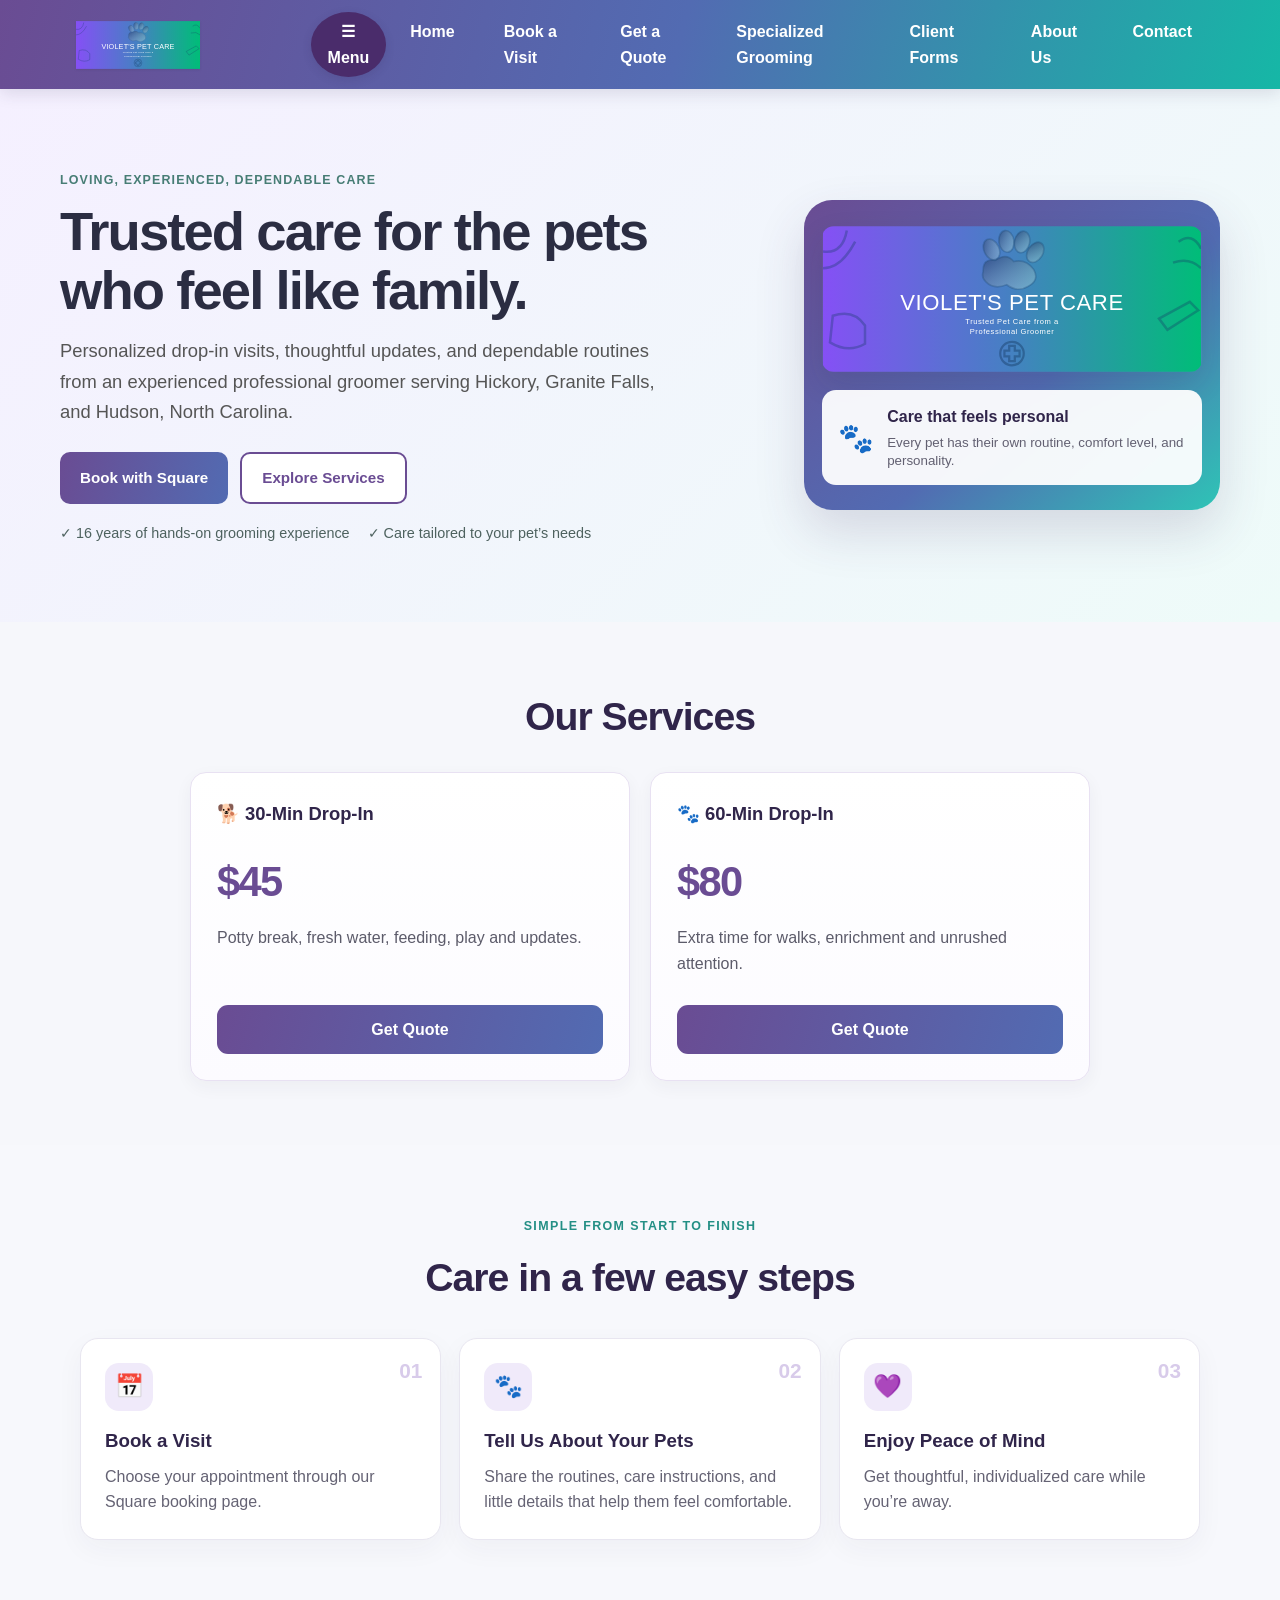
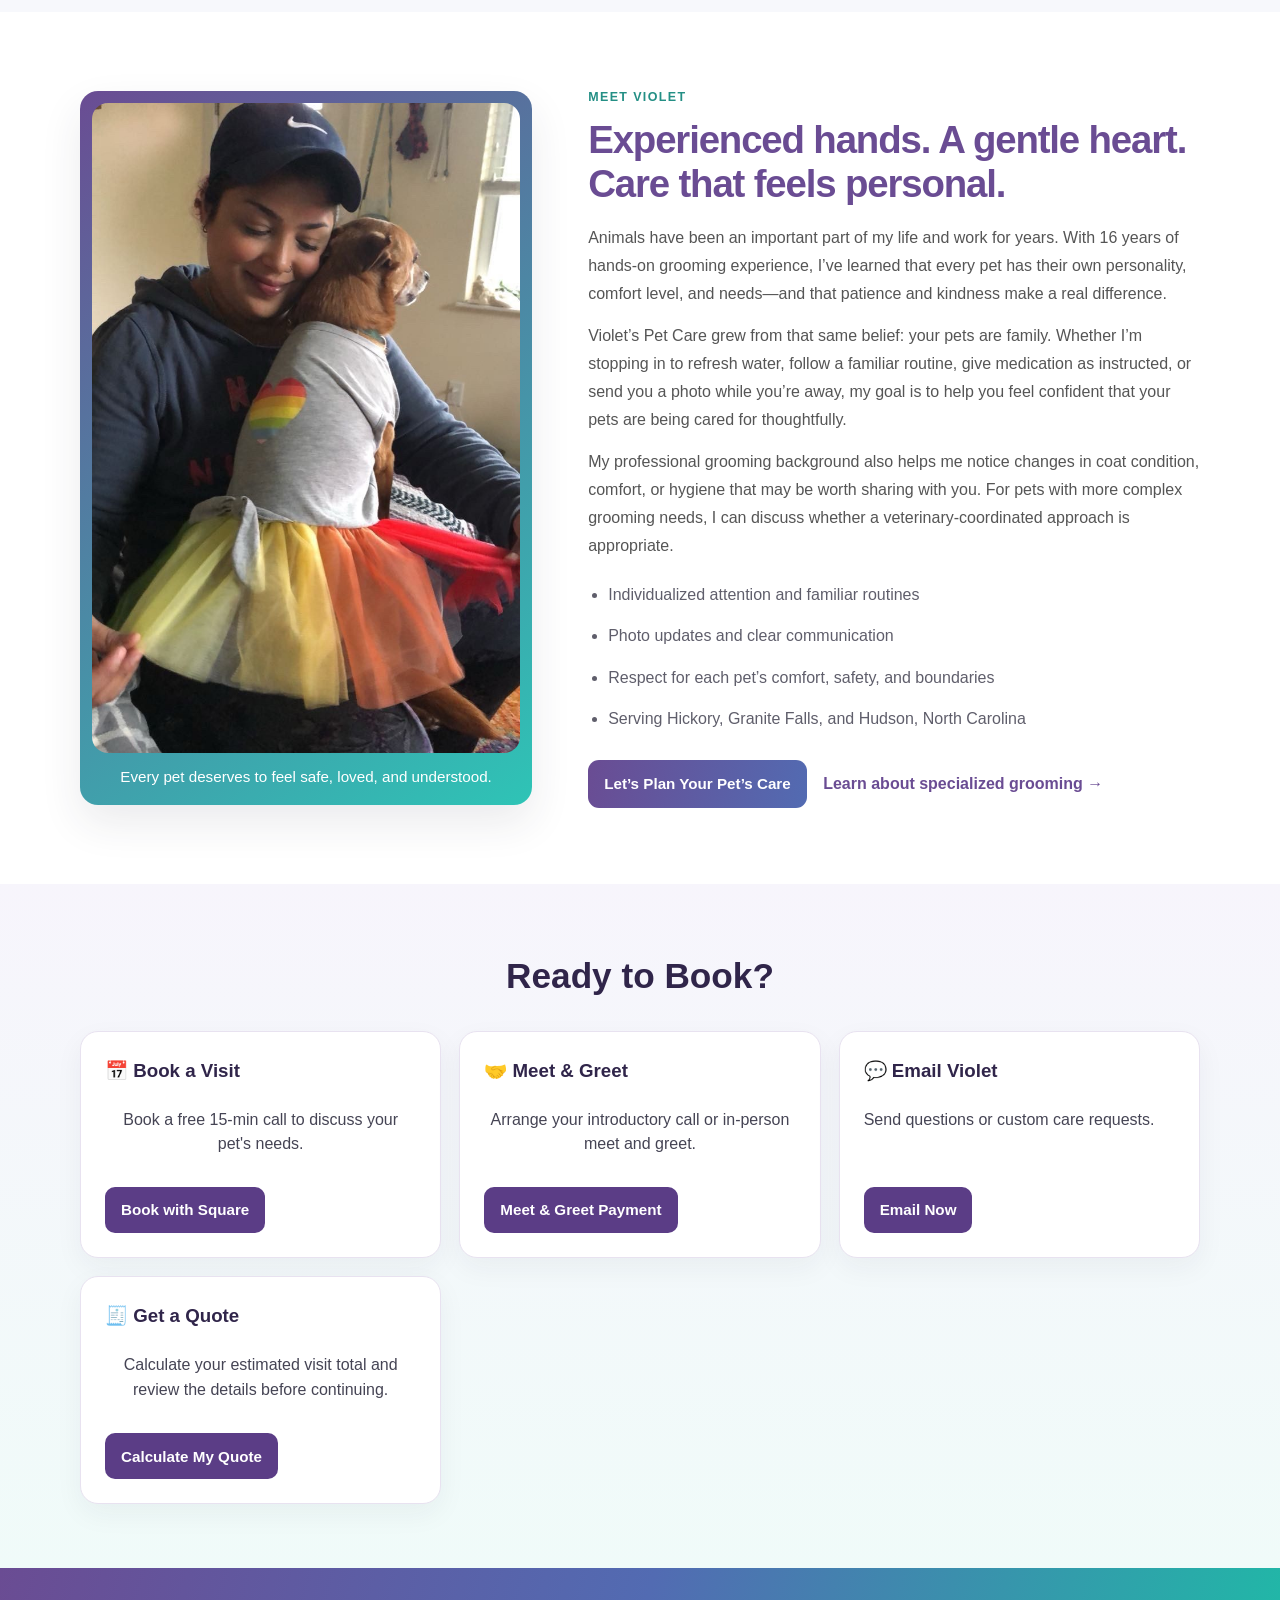
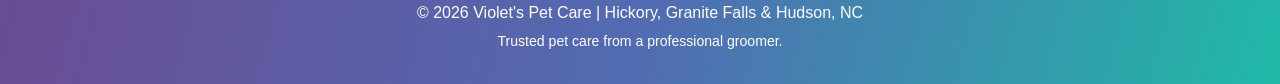
==== index.html @ 244fd2c2 "Force readable contrast in booking section and refresh stylesheet cache" ====
<!DOCTYPE html>
<html lang="en">
<head>
  <meta charset="UTF-8" />
  <meta name="viewport" content="width=device-width, initial-scale=1.0" />
  <title>Violet's Pet Care | Pet Sitting & Dog Walking in Hickory NC</title>
  <link rel="stylesheet" href="app-styles.css?v=20261015-2" />
  <style id="contact-contrast-emergency-fix">
    #contact.contact-section h2 { color: #30254a !important; opacity: 1 !important; }
    #contact.contact-section .contact-box h3 { color: #30254a !important; opacity: 1 !important; }
    #contact.contact-section .contact-box p { color: #454454 !important; opacity: 1 !important; }
    #contact.contact-section .contact-box { background: #ffffff !important; }
    #contact.contact-section .contact-box a.btn,
    #contact.contact-section .contact-box button.btn { background: #5b3d86 !important; color: #ffffff !important; }
  </style>
  </head>
<body>
  <div class="app-wrapper">
    <!-- Header/Navigation -->
    <header class="navbar">
      <div class="nav-container">
        <a href="#" class="logo"><img src="assets/violets-pet-care-logo.svg" alt="Violet's Pet Care logo" /></a>
        <button type="button" class="site-menu-toggle" id="siteMenuToggle" aria-expanded="false" aria-controls="siteNavigation">☰ Menu</button>
        <nav class="nav-links" id="siteNavigation">
          <a href="#home">Home</a>
          <a href="https://app.squareup.com/appointments/book/qh0xuxt3vxzjxz/LAQGSCJHZ6BSX/start" target="_blank" rel="noopener noreferrer">Book a Visit</a>
          <a href="#calculator" class="nav-calculator">Get a Quote</a>
          <a href="specialized-grooming.html">Specialized Grooming</a>
          <a href="client-tools.html">Client Forms</a>
          <a href="#about">About Us</a>
          <a href="#contact">Contact</a>
        </nav>
      </div>
    </header>

<section class="welcome-hero" id="home">
      <div class="welcome-copy">
        <span class="eyebrow">Loving, experienced, dependable care</span>
        <h1>Trusted care for the pets who feel like family.</h1>
        <p>Personalized drop-in visits, thoughtful updates, and dependable routines from an experienced professional groomer serving Hickory, Granite Falls, and Hudson, North Carolina.</p>
        <div class="hero-actions"><a class="btn btn-primary" href="https://app.squareup.com/appointments/book/qh0xuxt3vxzjxz/LAQGSCJHZ6BSX/start" target="_blank" rel="noopener noreferrer">Book with Square</a><a class="btn btn-outline" href="#services">Explore Services</a></div>
        <div class="hero-trust"><span>✓ 16 years of hands-on grooming experience</span><span>✓ Care tailored to your pet’s needs</span></div>
      </div>
      <div class="welcome-art"><img class="hero-brand-art" src="assets/violets-pet-care-logo.svg" alt="Violet's Pet Care purple-to-teal brand artwork" /><div class="hero-pet-note"><span>🐾</span><div><strong>Care that feels personal</strong><small>Every pet has their own routine, comfort level, and personality.</small></div></div></div>
    </section>

    <!-- Services Section -->
    <section id="services" class="services-section">
      <div class="container">
        <h2>Our Services</h2>
        <div class="services-grid">
          <div class="service-card">
            <h3>🐕 30-Min Drop-In</h3>
            <p class="price">$45</p>
            <p>Potty break, fresh water, feeding, play and updates.</p>
            <button class="btn-service" data-service="30-min">Get Quote</button>
          </div>

          <div class="service-card">
            <h3>🐾 60-Min Drop-In</h3>
            <p class="price">$80</p>
            <p>Extra time for walks, enrichment and unrushed attention.</p>
            <button class="btn-service" data-service="60-min">Get Quote</button>
          </div>

          
        </div>
      </div>
    </section>





    <section class="how-it-works" aria-labelledby="howTitle">
      <div class="container">
        <span class="section-kicker">Simple from start to finish</span>
        <h2 id="howTitle">Care in a few easy steps</h2>
        <div class="steps-grid">
          <article class="step-card"><span class="step-number">01</span><div class="step-icon">📅</div><h3>Book a Visit</h3><p>Choose your appointment through our Square booking page.</p></article>
          <article class="step-card"><span class="step-number">02</span><div class="step-icon">🐾</div><h3>Tell Us About Your Pets</h3><p>Share the routines, care instructions, and little details that help them feel comfortable.</p></article>
          <article class="step-card"><span class="step-number">03</span><div class="step-icon">💜</div><h3>Enjoy Peace of Mind</h3><p>Get thoughtful, individualized care while you’re away.</p></article>
        </div>
      </div>
    </section>
    <section class="about-section" id="about">
      <div class="container about-layout">
        <div class="about-photo-card">
          <img src="assets/violet-and-bella.jpeg" alt="Violet cuddling Bella in her rainbow tutu" loading="lazy" onerror="this.hidden=true;this.parentElement.classList.add('photo-pending')" />
          <div class="about-photo-fallback" aria-hidden="true"><span>🐾</span><strong>Violet &amp; Bella</strong><small>A little love behind Violet’s Pet Care</small></div>
          <p class="about-photo-caption">Every pet deserves to feel safe, loved, and understood.</p>
        </div>
        <div class="about-copy">
          <span class="section-kicker">Meet Violet</span>
          <h2>Experienced hands. A gentle heart. Care that feels personal.</h2>
          <p>Animals have been an important part of my life and work for years. With 16 years of hands-on grooming experience, I’ve learned that every pet has their own personality, comfort level, and needs—and that patience and kindness make a real difference.</p>
          <p>Violet’s Pet Care grew from that same belief: your pets are family. Whether I’m stopping in to refresh water, follow a familiar routine, give medication as instructed, or send you a photo while you’re away, my goal is to help you feel confident that your pets are being cared for thoughtfully.</p>
          <p>My professional grooming background also helps me notice changes in coat condition, comfort, or hygiene that may be worth sharing with you. For pets with more complex grooming needs, I can discuss whether a veterinary-coordinated approach is appropriate.</p>
          <ul><li>Individualized attention and familiar routines</li><li>Photo updates and clear communication</li><li>Respect for each pet’s comfort, safety, and boundaries</li><li>Serving Hickory, Granite Falls, and Hudson, North Carolina</li></ul>
          <a href="?quote=1#calculator" class="btn btn-primary nav-calculator">Let’s Plan Your Pet’s Care</a>
          <a href="specialized-grooming.html" class="text-link">Learn about specialized grooming →</a>
        </div>
      </div>
    </section>

    <!-- Contact/Booking Section -->
    <section id="contact" class="contact-section">
      <div class="container">
        <h2>Ready to Book?</h2>
        <div class="contact-methods">
          <div class="contact-box">
            <h3>📅 Book a Visit</h3>
            <p>Book a free 15-min call to discuss your pet's needs.</p>
            <a href="https://app.squareup.com/appointments/book/qh0xuxt3vxzjxz/LAQGSCJHZ6BSX/start" target="_blank" rel="noopener noreferrer" class="btn btn-primary">Book with Square</a>
          </div>

          <div class="contact-box">
            <h3>🤝 Meet &amp; Greet</h3>
            <p>Arrange your introductory call or in-person meet and greet.</p>
            <a href="https://square.link/u/1e4jo5bK" target="_blank" rel="noopener noreferrer" class="btn btn-primary">Meet &amp; Greet Payment</a>
          </div>
          <div class="contact-box">
            <h3>💬 Email Violet</h3>
            <p>Send questions or custom care requests.</p>
            <a href="mailto:violetspetcare@yahoo.com" class="btn btn-primary">Email Now</a>
          </div>

          <div class="contact-box">
            <h3>🧾 Get a Quote</h3>
            <p>Calculate your estimated visit total and review the details before continuing.</p>
            <button id="stripeCheckoutBtn" class="btn btn-primary">Calculate My Quote</button>
          </div>
        </div>
      </div>
    </section>

    <!-- Footer -->
    <footer class="footer">
      <p>&copy; 2026 Violet's Pet Care | Hickory, Granite Falls & Hudson, NC</p><p class="footer-tagline">Trusted pet care from a professional groomer.</p>
    </footer>
  </div>

  <script>
  (() => {
    const toggle = document.getElementById("siteMenuToggle");
    const nav = document.getElementById("siteNavigation");
    if (!toggle || !nav) return;
    toggle.addEventListener("click", () => {
      const open = nav.classList.toggle("is-open");
      toggle.setAttribute("aria-expanded", String(open));
      toggle.textContent = open ? "✕ Close" : "☰ Menu";
    });
    nav.querySelectorAll("a").forEach(link => link.addEventListener("click", () => {
      nav.classList.remove("is-open");
      toggle.setAttribute("aria-expanded", "false");
      toggle.textContent = "☰ Menu";
    }));
  })();
  </script>
  <!-- Calculator Modal -->
  <div id="calculatorModal" class="modal">
    <div class="modal-content calculator-modal-content">
      <button class="modal-close">&times;</button>
      <div class="modal-calculator">
        <h2>💜 Build Your Quote</h2>
        <div class="quote-stepper" aria-label="Quote progress"><div class="quote-step-indicator is-active" data-step-indicator="1"><span>1</span><small>Visit &amp; Pets</small></div><div class="quote-step-line"></div><div class="quote-step-indicator" data-step-indicator="2"><span>2</span><small>Add Extras</small></div><div class="quote-step-line"></div><div class="quote-step-indicator" data-step-indicator="3"><span>3</span><small>Review</small></div></div>
        <div class="quote-step-panel is-active" data-quote-step="1"><h3 class="quote-step-title">Choose your visit</h3>
        <div class="form-group pet-count-grid">
            <div><label for="numDogs">Number of Dogs</label><input type="number" id="numDogs" min="0" max="20" value="1" /><span class="hint">$10 per additional dog · 5% discount with 3+ dogs</span></div>
            <div><label for="numCats">Number of Cats</label><input type="number" id="numCats" min="0" max="20" value="0" /><span class="hint">$5 per additional cat · 3% discount with 3+ cats</span></div>
          </div>

        <div class="form-group">
          <label>Service Type</label>
          <div class="radio-group">
            <label class="radio-label">
              <input type="radio" name="service" value="45" checked />
              <span class="radio-btn">🐕</span>
              <span class="radio-text">30-Min Drop-In<br><strong>$45</strong></span>
            </label>

            <label class="radio-label">
              <input type="radio" name="service" value="80" />
              <span class="radio-btn">🐾</span>
              <span class="radio-text">60-Min Drop-In<br><strong>$80</strong></span>
            </label>

            
          </div>
        </div>

        <div class="form-group">
          <label for="visitCount">Number of Visits</label>
          <input type="number" id="visitCount" min="1" max="30" value="1" />
          <span class="hint">Each visit is priced separately; dog/cat discounts apply only when eligible.</span>
        </div>

<div class="quote-step-actions"><button type="button" class="btn btn-primary" data-next-step="2">Next: Add Extras →</button></div></div>
        <div class="quote-step-panel" data-quote-step="2"><h3 class="quote-step-title">Personalize your visit</h3>
        <div class="form-group">
          <label>Photo Updates</label>
          <p class="hint">Would you like photo updates included during this visit? It is $5 per dog or cat, per visit.</p>
          <label class="checkbox-label"><input type="checkbox" id="photoUpdate" /> Yes, include photo updates</label>
        </div>
        <div class="form-group">
          <label for="medicationNeeded">Does your pet need meds given during drop-in?</label>
          <select id="medicationNeeded"><option value="no">No</option><option value="yes">Yes</option></select>
          <div class="form-group hidden" id="medicationPetCountGroup">
            <label for="medicationPetCount">Meds for how many pets?</label>
            <input type="number" id="medicationPetCount" min="1" max="40" value="1" />
            <span class="hint">$10 per pet receiving medication, per visit.</span>
          </div>
        </div>
        <div class="form-group"><label for="litterBoxes">Litter Boxes to Clean</label><input type="number" id="litterBoxes" min="0" max="20" value="0" /><span class="hint">$15 per litter box, per visit</span></div>
          <div class="form-group"><label for="tipPercent">Optional Tip</label><select id="tipPercent"><option value="0">No tip</option><option value="0.10">10% tip</option><option value="0.15">15% tip</option><option value="0.20">20% tip</option></select><span class="hint">Your tip is included in this estimate.</span></div>

        <div class="quote-step-actions quote-step-actions-split"><button type="button" class="btn btn-copy" data-prev-step="1">← Back</button><button type="button" class="btn btn-primary" data-next-step="3">Review Your Quote →</button></div></div>
        <div class="quote-step-panel" data-quote-step="3"><h3 class="quote-step-title">Review your quote</h3>
        <div class="breakdown">
          <div class="breakdown-row">
            <span>Service Cost</span>
            <strong id="serviceCost">$45.00</strong>
          </div>

          <div class="breakdown-row"><span>Additional Pet Fees</span><strong id="petFees">$10.00</strong></div>
          <div class="breakdown-row"><span>Dog Discount (5% with 3+ dogs)</span><strong id="dogDiscount">-$0.00</strong></div>
            <div class="breakdown-row"><span>Cat Discount (3% with 3+ cats)</span><strong id="catDiscount">-$0.00</strong></div>

          <div class="breakdown-row"><span>Photo Updates ($5 per pet per visit)</span><strong id="photoCost">$0.00</strong></div>
          <div class="breakdown-row"><span>Medication ($10 per pet per visit)</span><strong id="medicationCost">$0.00</strong></div>
<div class="breakdown-row"><span>Litter Box Cleaning</span><strong id="litterCost">$0.00</strong></div>
            <div class="breakdown-row"><span>Optional Tip</span><strong id="tipCost">$0.00</strong></div>

          <div class="breakdown-row grand-total">
            <span>Estimated Total</span>
            <strong id="totalCost">$45.00</strong>
          </div>
        </div>

        <div class="quote-step-actions quote-step-actions-split"><button type="button" class="btn btn-copy" data-prev-step="2">← Edit Extras</button><button id="saveQuote" class="btn btn-save">Save Quote</button><button id="copyQuote" class="btn btn-copy">Copy</button></div><div class="modal-actions"><button id="requestCheckout" class="btn btn-primary">Create Secure Checkout for Full Total →</button></div><p class="checkout-note">Your selected services and extras will be combined into one Square checkout. The payment page will show the full amount before you pay.</p><div id="squareCheckoutOptions" class="square-checkout-options hidden" aria-live="polite"></div><p id="checkoutError" class="checkout-note hidden" role="alert"></p></div>
      </div>
    </div>
  </div>

  <!-- Stripe Checkout Modal -->
  <div id="stripeModal" class="modal">
    <div class="modal-content">
      <button class="modal-close" onclick="closeStripeModal()">&times;</button>
      <div class="stripe-payment-container">
        <h2>💳 Secure Payment</h2>
        <p>Choose your visit and complete payment below.</p>
        
        <p>Use the quote calculator to estimate your visit, then continue to Square to book. Custom quote totals are not automatically added to Square checkout yet.</p>
      </div>
    </div>
  </div>

  <script>
    // Open the quote modal directly when the user taps a quote CTA.
    if (new URLSearchParams(window.location.search).get('quote') === '1') {
      const quoteModal = document.getElementById('calculatorModal');
      if (quoteModal) quoteModal.classList.add('show');
    }
  </script>
  <script src="app-script.js"></script>
</body>
</html>
---- app-styles.css ----
:root {
  --purple: #6a4c93;
  --purple-dark: #4a2c6b;
  --teal: #2ec4b6;
  --teal-dark: #1fa89f;
  --dark: #2b2d42;
  --bg: #f5f7fb;
  --white: #ffffff;
  --gray: #e0e3e9;
  --text: #333;
  --success: #10b981;
  --warning: #f59e0b;
  --shadow: 0 4px 15px rgba(0, 0, 0, 0.1);
}

* {
  margin: 0;
  padding: 0;
  box-sizing: border-box;
}

html {
  scroll-behavior: smooth;
}

body {
  font-family: Segoe UI, sans-serif;
  background: var(--bg);
  color: var(--text);
  line-height: 1.6;
}

.app-wrapper {
  min-height: 100vh;
  display: flex;
  flex-direction: column;
}

.container {
  max-width: 1100px;
  margin: 0 auto;
  padding: 0 20px;
}

/* Navigation */
.navbar {
  background: var(--white);
  box-shadow: 0 2px 10px rgba(0, 0, 0, 0.08);
  position: sticky;
  top: 0;
  z-index: 100;
}

.nav-container {
  max-width: 1100px;
  margin: 0 auto;
  padding: 0 20px;
  display: flex;
  justify-content: space-between;
  align-items: center;
  height: 70px;
}

.logo {
  font-size: 1.4rem;
  font-weight: 700;
  color: var(--purple);
  text-decoration: none;
}

.nav-links {
  display: flex;
  gap: 25px;
  list-style: none;
}

.nav-links a {
  text-decoration: none;
  color: var(--text);
  font-weight: 600;
  transition: color 0.3s;
  cursor: pointer;
}

.nav-links a:hover {
  color: var(--teal);
}

/* Services Section */
.services-section {
  padding: 60px 20px;
  background: linear-gradient(135deg, #f7f0ff 0%, #e8f1ff 100%);
}

.services-section h2 {
  text-align: center;
  font-size: 2.2rem;
  color: var(--purple);
  margin-bottom: 40px;
}

.services-grid {
  display: grid;
  grid-template-columns: repeat(auto-fit, minmax(260px, 1fr));
  gap: 25px;
}

.service-card {
  background: var(--white);
  padding: 30px;
  border-radius: 15px;
  box-shadow: var(--shadow);
  transition: transform 0.3s, box-shadow 0.3s;
}

.service-card:hover {
  transform: translateY(-5px);
  box-shadow: 0 10px 30px rgba(106, 76, 147, 0.15);
}

.service-card h3 {
  color: var(--purple);
  margin-bottom: 10px;
  font-size: 1.2rem;
}

.service-card .price {
  font-size: 1.8rem;
  color: var(--teal);
  font-weight: 700;
  margin-bottom: 12px;
}

.service-card p {
  color: #666;
  margin-bottom: 20px;
}

.btn-service {
  width: 100%;
  padding: 12px;
  background: var(--teal);
  color: var(--white);
  border: none;
  border-radius: 8px;
  font-weight: 600;
  cursor: pointer;
  transition: background 0.3s;
}

.btn-service:hover {
  background: var(--teal-dark);
}

/* Route Planner Section */
.route-planner-section {
  padding: 60px 20px;
  background: var(--white);
}

.route-planner-section h2 {
  text-align: center;
  font-size: 2.2rem;
  color: var(--purple);
  margin-bottom: 40px;
}

.route-planner-wrapper {
  display: grid;
  grid-template-columns: 1fr 1fr;
  gap: 30px;
}

.route-inputs,
.route-summary {
  background: #f9fafb;
  padding: 30px;
  border-radius: 15px;
  border: 1px solid var(--gray);
}

.route-inputs h3,
.route-summary h3 {
  color: var(--purple);
  margin-bottom: 20px;
  font-size: 1.3rem;
}

.form-group {
  margin-bottom: 20px;
}

label {
  display: block;
  color: var(--dark);
  font-weight: 600;
  margin-bottom: 8px;
  font-size: 0.95rem;
}

input,
select {
  width: 100%;
  padding: 12px 14px;
  border: 1px solid var(--gray);
  border-radius: 8px;
  font-size: 1rem;
  font-family: inherit;
  transition: border-color 0.3s;
}

input:focus,
select:focus {
  outline: none;
  border-color: var(--teal);
  box-shadow: 0 0 0 3px rgba(46, 196, 182, 0.1);
}

.stops-input-row {
  display: grid;
  grid-template-columns: 1fr 1fr 1fr auto;
  gap: 10px;
}

.btn {
  padding: 12px 16px;
  border: none;
  border-radius: 8px;
  font-size: 0.95rem;
  font-weight: 600;
  cursor: pointer;
  transition: all 0.3s;
  text-decoration: none;
  display: inline-block;
  text-align: center;
  background: var(--gray);
  color: var(--text);
}

.btn:hover {
  background: #d0d4db;
}

.btn-primary {
  background: var(--teal);
  color: var(--white);
}

.btn-primary:hover {
  background: var(--teal-dark);
}

.btn-secondary {
  background: #ddd;
  color: var(--text);
}

.btn-small {
  padding: 10px 12px;
  font-size: 0.9rem;
  white-space: nowrap;
}

.route-actions {
  display: grid;
  grid-template-columns: 1fr 1fr;
  gap: 10px;
  margin-top: 20px;
}

.stops-list {
  background: var(--white);
  border: 1px solid var(--gray);
  border-radius: 8px;
  padding: 15px;
  margin: 15px 0;
  max-height: 300px;
  overflow-y: auto;
}

.stop-item {
  display: flex;
  justify-content: space-between;
  align-items: center;
  padding: 10px;
  background: #f5f7fb;
  border-radius: 6px;
  margin-bottom: 8px;
  font-size: 0.9rem;
}

.stop-item span:first-child {
  flex: 1;
}

.stop-item button {
  background: #ff6b6b;
  color: white;
  padding: 4px 8px;
  font-size: 0.8rem;
  border: none;
  border-radius: 4px;
  cursor: pointer;
}

.stop-item button:hover {
  background: #ff4444;
}

/* Route Summary */
.summary-stats {
  display: grid;
  grid-template-columns: repeat(2, 1fr);
  gap: 12px;
  margin-bottom: 20px;
}

.stat-box {
  background: var(--white);
  padding: 15px;
  border-radius: 8px;
  border: 1px solid var(--gray);
  text-align: center;
}

.stat-box.highlight {
  background: linear-gradient(135deg, var(--teal) 0%, var(--teal-dark) 100%);
  color: var(--white);
  border: none;
}

.stat-label {
  font-size: 0.85rem;
  color: #888;
  margin-bottom: 5px;
  font-weight: 600;
}

.stat-box.highlight .stat-label {
  color: rgba(255, 255, 255, 0.9);
}

.stat-value {
  font-size: 1.4rem;
  font-weight: 700;
  color: var(--purple);
}

.stat-box.highlight .stat-value {
  color: var(--white);
}

.grouped-stops {
  margin-top: 20px;
}

.town-group {
  margin-bottom: 15px;
  padding: 15px;
  background: var(--white);
  border-left: 4px solid var(--teal);
  border-radius: 6px;
}

.town-group-title {
  font-weight: 700;
  color: var(--purple);
  margin-bottom: 8px;
}

.town-stop {
  font-size: 0.9rem;
  color: #666;
  padding: 4px 0;
}

/* Contact Section */
.contact-section {
  padding: 60px 20px;
  background: linear-gradient(135deg, var(--purple) 0%, var(--purple-dark) 100%);
  color: var(--white);
}

.contact-section h2 {
  text-align: center;
  font-size: 2.2rem;
  margin-bottom: 40px;
}

.contact-methods {
  display: grid;
  grid-template-columns: repeat(auto-fit, minmax(300px, 1fr));
  gap: 25px;
}

.contact-box {
  background: rgba(255, 255, 255, 0.1);
  padding: 30px;
  border-radius: 15px;
  border: 1px solid rgba(255, 255, 255, 0.2);
  text-align: center;
}

.contact-box h3 {
  margin-bottom: 12px;
}

.contact-box p {
  margin-bottom: 20px;
  opacity: 0.9;
}

/* Modal */
.modal {
  display: none;
  position: fixed;
  z-index: 2000;
  left: 0;
  top: 0;
  width: 100%;
  height: 100%;
  background-color: rgba(0, 0, 0, 0.5);
  animation: fadeIn 0.3s ease;
  overflow-y: auto;
}

.modal.show {
  display: flex;
  align-items: center;
  justify-content: center;
  padding: 20px;
}

.modal-content {
  background-color: var(--white);
  border-radius: 15px;
  box-shadow: 0 10px 40px rgba(0, 0, 0, 0.3);
  width: 90%;
  max-width: 600px;
  max-height: 90vh;
  overflow-y: auto;
  position: relative;
  animation: slideUp 0.3s ease;
}

.calculator-modal-content {
  padding: 30px;
}

.modal-close {
  position: absolute;
  top: 15px;
  right: 15px;
  font-size: 28px;
  font-weight: bold;
  color: #999;
  cursor: pointer;
  border: none;
  background: none;
}

.modal-close:hover {
  color: var(--dark);
}

.modal-calculator h2 {
  color: var(--purple);
  margin-bottom: 20px;
}

.radio-group {
  display: grid;
  grid-template-columns: 1fr 1fr;
  gap: 12px;
}

.radio-label {
  display: flex;
  align-items: center;
  gap: 12px;
  padding: 12px 14px;
  border: 2px solid var(--gray);
  border-radius: 8px;
  cursor: pointer;
  transition: all 0.3s;
}

input[type="radio"] {
  display: none;
}

input[type="radio"]:checked + .radio-btn + .radio-text {
  color: var(--purple);
}

.radio-label:has(input[type="radio"]:checked) {
  border-color: var(--teal);
  background: rgba(46, 196, 182, 0.05);
}

.radio-btn {
  font-size: 1.4rem;
}

.radio-text {
  font-size: 0.9rem;
  font-weight: 500;
  color: var(--text);
}

.plan-tabs {
  display: grid;
  grid-template-columns: 1fr 1fr 1fr;
  gap: 8px;
}

.plan-tab {
  padding: 10px 12px;
  border: 1px solid var(--gray);
  background: var(--white);
  border-radius: 6px;
  font-size: 0.85rem;
  font-weight: 600;
  cursor: pointer;
  transition: all 0.3s;
  color: var(--text);
}

.plan-tab.active {
  background: var(--teal);
  color: var(--white);
  border-color: var(--teal);
}

.plan-input.hidden {
  display: none;
}

.hint {
  font-size: 0.85rem;
  color: #888;
  font-weight: 400;
}

.input-row {
  display: flex;
  flex-direction: column;
  gap: 6px;
}

.checkbox-group {
  display: flex;
  flex-direction: column;
  gap: 10px;
}

.checkbox-label {
  display: flex;
  align-items: center;
  gap: 10px;
  padding: 10px 12px;
  border: 1px solid var(--gray);
  border-radius: 6px;
  cursor: pointer;
  font-weight: 500;
}

input[type="checkbox"] {
  width: 18px;
  height: 18px;
  cursor: pointer;
  accent-color: var(--teal);
}

.addon-price {
  font-size: 0.85rem;
  color: #888;
  margin-left: auto;
  font-weight: 400;
}

.breakdown {
  background: var(--bg);
  padding: 18px;
  border-radius: 8px;
  margin: 20px 0;
}

.breakdown-row {
  display: flex;
  justify-content: space-between;
  align-items: center;
  padding: 10px 0;
  font-size: 0.95rem;
}

.breakdown-row + .breakdown-row {
  border-top: 1px solid var(--gray);
}

.grand-total {
  margin-top: 8px;
  padding-top: 12px;
  font-size: 1.1rem;
  color: var(--purple);
}

.grand-total strong {
  color: var(--teal);
}

.modal-actions {
  display: grid;
  grid-template-columns: 1fr 1fr;
  gap: 10px;
  margin-top: 20px;
}

.btn-save,
.btn-copy {
  background: var(--gray);
  color: var(--text);
  padding: 12px 16px;
  border: none;
  border-radius: 8px;
  font-weight: 600;
  cursor: pointer;
}

.btn-save:hover,
.btn-copy:hover {
  background: #d0d4db;
}

/* Stripe Payment Container */
.stripe-payment-container {
  padding: 30px;
}

.stripe-payment-container h2 {
  color: var(--purple);
  margin-bottom: 10px;
}

.stripe-payment-container p {
  color: #666;
  margin-bottom: 30px;
}

.stripe-buttons-wrapper {
  display: grid;
  grid-template-columns: 1fr 1fr;
  gap: 25px;
}

.stripe-button-section {
  padding: 20px;
  border: 1px solid var(--gray);
  border-radius: 10px;
  background: #f9fafb;
}

.stripe-button-section h3 {
  color: var(--purple);
  margin-bottom: 15px;
  font-size: 1.1rem;
}

stripe-buy-button {
  width: 100%;
}

/* Footer */
.footer {
  background: var(--dark);
  color: var(--white);
  text-align: center;
  padding: 25px;
  margin-top: auto;
}

@keyframes fadeIn {
  from {
    opacity: 0;
  }
  to {
    opacity: 1;
  }
}

@keyframes slideUp {
  from {
    opacity: 0;
    transform: translateY(20px);
  }
  to {
    opacity: 1;
    transform: translateY(0);
  }
}

@media (max-width: 768px) {
  .nav-links {
    display: none;
  }

  .route-planner-wrapper {
    grid-template-columns: 1fr;
  }

  .summary-stats {
    grid-template-columns: 1fr;
  }

  .stops-input-row {
    grid-template-columns: 1fr;
  }

  .route-actions {
    grid-template-columns: 1fr;
  }

  .modal-actions {
    grid-template-columns: 1fr;
  }

  .radio-group {
    grid-template-columns: 1fr;
  }

  .stripe-buttons-wrapper {
    grid-template-columns: 1fr;
  }
}

.specialized-grooming-section{padding:64px 20px;background:#fff}.grooming-content{text-align:center}.grooming-eyebrow{color:var(--teal-dark);text-transform:uppercase;letter-spacing:.08em;font-weight:700;font-size:.82rem;margin-bottom:10px}.specialized-grooming-section h2{color:var(--purple);font-size:clamp(1.7rem,4vw,2.3rem);margin-bottom:16px}.grooming-lead{max-width:820px;margin:0 auto 30px;color:#555;font-size:1.08rem}.grooming-grid{display:grid;grid-template-columns:repeat(auto-fit,minmax(220px,1fr));gap:18px;text-align:left}.grooming-card{padding:22px;background:#f8f5fc;border:1px solid #e5dced;border-radius:12px}.grooming-card h3{color:var(--purple);margin-bottom:8px}.grooming-card p{color:#555}.grooming-contact{display:inline-block;margin-top:28px;width:auto}.pet-count-grid{display:grid;grid-template-columns:1fr 1fr;gap:14px}.pet-count-grid .hint{display:block;margin-top:5px}@media(max-width:520px){.pet-count-grid{grid-template-columns:1fr}}

/* Branded logo banner and accessible mobile navigation */
.logo { display:inline-flex; align-items:center; min-width:0; }
.logo img { display:block; width:210px; max-width:42vw; height:52px; object-fit:contain; object-position:left center; }
.site-menu-toggle { display:none; border:0; border-radius:9px; padding:10px 13px; background:var(--purple); color:#fff; font:inherit; font-weight:700; cursor:pointer; }
.brand-banner { width:100%; background:linear-gradient(90deg,#8550f5,#477fc4,#00bd78); }
.brand-banner img { display:block; width:100%; max-height:340px; object-fit:cover; object-position:center; }
@media (max-width:768px) {
 .nav-container { height:auto; min-height:64px; padding:8px 14px; flex-wrap:wrap; gap:8px; }
 .logo img { width:185px; max-width:57vw; height:46px; }
 .site-menu-toggle { display:inline-flex; align-items:center; gap:7px; min-height:42px; margin-left:auto; }
 .nav-links { display:none !important; width:100%; flex-direction:column; gap:0; padding:6px 0 10px; }
 .nav-links.is-open { display:flex !important; }
 .nav-links a { display:block; padding:12px 10px; border-top:1px solid #eee; }
 .brand-banner img { max-height:220px; object-fit:cover; }
}
/* Customer-facing mobile usability */
.services-grid { align-items:stretch; }
.service-card { display:flex; flex-direction:column; gap:8px; }
.service-card p:last-of-type { flex:1; }
.service-card .btn-service { min-height:46px; }
.stripe-buttons-wrapper { grid-template-columns:repeat(auto-fit,minmax(min(100%,240px),1fr)); gap:16px; }
.stripe-button-section { display:flex; flex-direction:column; align-items:stretch; gap:10px; }
.stripe-button-section p { margin-bottom:8px; }
.stripe-button-section .btn { width:100%; min-height:48px; margin-top:auto; }
@media(max-width:600px) {
 .container { padding-inline:16px; }
 .services-section, .specialized-grooming-section { padding:38px 14px; }
 .services-section h2, .route-planner-section h2 { font-size:1.8rem; }
 .services-grid, .grooming-grid { grid-template-columns:minmax(0,1fr); gap:15px; }
 .service-card { padding:21px; }
 .modal-content { width:calc(100% - 20px); max-height:88dvh; overflow-y:auto; margin:5vh auto; padding:18px 14px; }
 .radio-group, .modal-actions { grid-template-columns:repeat(2,minmax(0,1fr)); }
 .radio-label { min-width:0; }
}
/* Clear pet-fee and secure-checkout request layout */
#requestCheckout { grid-column:1 / -1; min-height:48px; width:100%; }
.breakdown-row strong { text-align:right; }
@media(max-width:600px){ .modal-actions { display:grid; grid-template-columns:1fr; gap:10px; } #requestCheckout { grid-column:auto; } .stripe-buttons-wrapper { grid-template-columns:1fr; } }

/* Show/hide optional quote fields on all screen sizes */
.hidden { display: none !important; }


/* Refreshed customer homepage layout */
.welcome-hero{display:grid;grid-template-columns:minmax(0,1.25fr) minmax(240px,.75fr);gap:28px;align-items:center;padding:clamp(34px,6vw,76px) max(20px,calc((100% - 1120px)/2));background:linear-gradient(135deg,#f8f5fc 0%,#effdfa 100%);}
.welcome-copy{max-width:690px}.eyebrow{display:inline-block;margin-bottom:12px;color:#477d75;text-transform:uppercase;letter-spacing:.09em;font-size:.78rem;font-weight:800}.welcome-copy h1{font-size:clamp(2rem,4.8vw,3.4rem);line-height:1.08;color:var(--dark);margin:0 0 16px}.welcome-copy p{font-size:clamp(1rem,2vw,1.15rem);line-height:1.65;color:#555;max-width:610px}.hero-actions{display:flex;flex-wrap:wrap;gap:12px;margin:24px 0 18px}.hero-actions .btn{display:inline-flex;align-items:center;justify-content:center;min-height:48px;padding:12px 20px;border-radius:10px;text-decoration:none;font-weight:750}.btn-outline{border:2px solid var(--purple);color:var(--purple);background:#fff}.hero-trust{display:flex;flex-wrap:wrap;gap:10px 18px;color:#4e625f;font-size:.9rem}.welcome-art{min-height:280px;border-radius:28px;background:linear-gradient(145deg,#6a4c93,#2ec4b6);display:flex;flex-direction:column;align-items:center;justify-content:center;color:#fff;text-align:center;padding:24px;box-shadow:0 18px 42px #2b2d4218}.art-paw{font-size:3rem}.art-pets{font-size:clamp(3.8rem,7vw,5.8rem);letter-spacing:.06em;line-height:1.35}.welcome-art p{font-weight:750;font-size:1.05rem;line-height:1.45;margin:12px 0 0}.services-section{padding-top:clamp(36px,5vw,64px);padding-bottom:clamp(36px,5vw,64px)}.services-section h2{text-align:center;margin-bottom:24px}.services-grid{gap:20px}.service-card{border:1px solid #e9e3f0;border-radius:18px;box-shadow:0 10px 30px #2b2d420c;transition:transform .18s ease,box-shadow .18s ease}.service-card:hover{transform:translateY(-3px);box-shadow:0 16px 36px #2b2d4218}.service-card .price{font-size:2.2rem;font-weight:850;color:var(--purple);margin:2px 0}.contact-section{padding:48px 0;background:#f8f9fb}.contact-section h2{text-align:center;margin-bottom:26px}.contact-methods{gap:18px}.contact-box{border:1px solid #e8e8ee;border-radius:16px;box-shadow:0 10px 26px #2b2d420b;padding:24px;background:#fff}.checkout-note{font-size:.9rem;line-height:1.5;padding:12px 14px;border-radius:10px;background:#f7f3fc;color:#55446d;margin:12px 0}.calculator-modal-content{border-radius:20px}.modal-calculator h2{margin-bottom:22px}.form-group{margin-bottom:18px}.form-group input,.form-group select{width:100%;min-height:46px;border:1px solid #d9dce4;border-radius:10px;padding:10px 12px;font:inherit;background:#fff}.form-group label{font-weight:700;display:block;margin-bottom:8px}.hint{font-size:.87rem;line-height:1.4;color:#656575}.breakdown{border:1px solid #ece7f2;border-radius:14px;padding:14px;background:#faf9fc}.breakdown-row{gap:14px}.breakdown-row span{flex:1}.breakdown-row strong{white-space:nowrap}.grand-total{font-size:1.15rem;font-weight:800}@media(max-width:700px){.welcome-hero{grid-template-columns:1fr;padding:32px 18px;gap:22px}.welcome-art{min-height:185px;border-radius:22px}.art-pets{font-size:4rem}.hero-actions{display:grid;grid-template-columns:1fr}.hero-trust{display:grid;gap:8px}.contact-methods{display:grid;grid-template-columns:1fr}.breakdown{padding:10px}.breakdown-row{font-size:.88rem;padding:9px 0}.breakdown-row strong{font-size:.9rem}}


/* App-inspired Violet's Pet Care refresh */
:root{scroll-behavior:smooth}
.navbar{position:sticky;top:0;z-index:50;background:rgba(255,255,255,.96);backdrop-filter:blur(12px);box-shadow:0 4px 22px rgba(43,45,66,.07)}
.nav-container{max-width:1160px;margin:0 auto}
.nav-links a{font-weight:700;color:#30254a;text-decoration:none;border-radius:10px;padding:10px 12px}
.nav-links a:hover,.nav-links a:focus-visible{background:#f0eafa;color:var(--purple)}
.welcome-hero{max-width:none;padding:clamp(34px,6vw,78px) max(18px,calc((100% - 1160px)/2));gap:clamp(24px,4vw,54px);background:linear-gradient(135deg,#f7f3ff 0%,#f0fbf9 100%)}
.welcome-copy h1{max-width:680px;letter-spacing:-.035em}
.welcome-art{padding:18px;min-height:310px;gap:18px;border:1px solid rgba(255,255,255,.65);box-shadow:0 22px 50px rgba(68,51,100,.16)}
.hero-brand-art{display:block;width:100%;max-width:490px;max-height:180px;object-fit:contain;border-radius:14px;box-shadow:0 12px 30px rgba(30,30,60,.12)}
.hero-pet-note{display:flex;align-items:center;gap:13px;max-width:440px;width:100%;padding:14px 16px;background:rgba(255,255,255,.94);color:#30254a;border-radius:14px;text-align:left}
.hero-pet-note>span{font-size:1.8rem}.hero-pet-note strong,.hero-pet-note small{display:block}.hero-pet-note small{margin-top:4px;line-height:1.4;color:#626071}
.services-section{background:#fff}.services-section .container,.contact-section .container,.how-it-works .container,.about-section .container{max-width:1160px;margin:0 auto}
.services-section h2,.how-it-works h2{font-size:clamp(1.8rem,3.5vw,2.45rem);letter-spacing:-.025em;color:#30254a}
.services-grid{grid-template-columns:repeat(2,minmax(0,1fr));max-width:900px;margin:0 auto}
.service-card{padding:26px;background:linear-gradient(180deg,#fff 0%,#fcfbff 100%);border:1px solid #e8e1f2;border-radius:20px;box-shadow:0 10px 32px rgba(43,45,66,.07)}
.service-card h3{font-size:1.15rem;color:#30254a}.service-card .price{font-size:2.6rem;letter-spacing:-.04em}
.service-card p{line-height:1.6;color:#5c5b6a}
.btn-service{min-height:48px;border:0;border-radius:11px;background:linear-gradient(100deg,#6a4c93,#4f70b9);color:#fff;font:inherit;font-weight:800;cursor:pointer;padding:12px 18px}
.btn-service:hover{filter:brightness(1.06)}
.how-it-works{padding:clamp(40px,6vw,72px) 18px;background:#f7f8fc;text-align:center}
.section-kicker{display:block;margin-bottom:10px;color:#248f85;text-transform:uppercase;letter-spacing:.11em;font-size:.78rem;font-weight:850}
.steps-grid{display:grid;grid-template-columns:repeat(3,minmax(0,1fr));gap:18px;margin-top:28px;text-align:left}
.step-card{position:relative;padding:24px;border:1px solid #e8e6f0;border-radius:18px;background:#fff;box-shadow:0 9px 28px rgba(43,45,66,.045)}
.step-number{position:absolute;right:18px;top:15px;color:#d8cbea;font-size:1.3rem;font-weight:900}
.step-icon{display:grid;place-items:center;width:48px;height:48px;border-radius:14px;background:#f0eafa;font-size:1.45rem;margin-bottom:15px}
.step-card h3{margin:0 0 8px;color:#30254a}.step-card p{color:#656374;line-height:1.6;margin:0}
.about-section{padding:clamp(40px,6vw,76px) 18px;background:#fff}
.about-layout{display:grid;grid-template-columns:minmax(0,.9fr) minmax(0,1.1fr);gap:clamp(24px,5vw,60px);align-items:center}
.about-brand-card{padding:24px;border-radius:24px;background:linear-gradient(135deg,#6a4c93,#2ec4b6);box-shadow:0 20px 45px rgba(65,65,110,.15)}
.about-brand-card img{display:block;width:100%;border-radius:14px}.about-paw-row{text-align:center;color:#fff;font-size:1.8rem;padding:14px 0 2px}
.about-copy h2{font-size:clamp(1.7rem,3.5vw,2.5rem);line-height:1.15;color:#30254a;letter-spacing:-.03em}
.about-copy p,.about-copy li{line-height:1.7;color:#5f5e6b}.about-copy ul{padding-left:22px;margin:16px 0}.about-copy li{padding:3px 0}
.text-link{display:inline-block;margin-top:8px;color:var(--purple);font-weight:800;text-decoration:none}.text-link:hover{text-decoration:underline}
.contact-section{padding:clamp(38px,5vw,64px) 18px;background:linear-gradient(180deg,#f7f5fc,#f0fbf9)}
.contact-methods{display:grid;grid-template-columns:repeat(3,minmax(0,1fr));gap:18px}
.contact-box{display:flex;flex-direction:column;align-items:flex-start;gap:10px;padding:24px;border:1px solid #e8e2f0;border-radius:18px;box-shadow:0 10px 28px rgba(43,45,66,.05)}
.contact-box p{flex:1;color:#646273;line-height:1.55}.contact-box .btn{display:inline-flex;align-items:center;justify-content:center;min-height:46px;text-decoration:none;border-radius:10px;padding:11px 16px;font-weight:800}
.footer{padding:28px 18px;background:#30254a}.footer p{margin:4px}.footer-tagline{font-size:.88rem;color:#ded6ed}
.modal-content{border:1px solid #ece5f3;box-shadow:0 22px 80px rgba(24,19,40,.24)}
.modal-close{width:38px;height:38px;border-radius:50%;background:#f1ecf7;color:#49336b;font-size:1.6rem}
@media(max-width:760px){
 .welcome-hero{grid-template-columns:1fr;padding:30px 16px;gap:20px}
 .welcome-copy h1{font-size:clamp(2rem,9vw,2.75rem)}
 .welcome-art{min-height:0;padding:14px;border-radius:20px}
 .hero-brand-art{max-height:120px}
 .hero-pet-note{padding:11px 12px}
 .services-grid{grid-template-columns:1fr;max-width:520px}
 .service-card{padding:22px}
 .steps-grid{grid-template-columns:1fr;gap:12px}
 .step-card{padding:20px}
 .about-layout{grid-template-columns:1fr;gap:24px}
 .about-brand-card{max-width:520px;margin:0 auto;width:100%;box-sizing:border-box}
 .contact-methods{grid-template-columns:1fr}
 .contact-box{padding:21px}
 .nav-container{padding:8px 12px}
 .logo img{max-width:48vw;width:168px;height:44px}
 .site-menu-toggle{font-size:.9rem}
}


/* Mobile app quote wizard */
.quote-stepper{display:flex;align-items:center;gap:8px;margin:18px 0 24px;padding:0 2px}
.quote-step-indicator{display:flex;align-items:center;flex-direction:column;gap:6px;min-width:62px;color:#8b8796;font-size:.75rem;font-weight:700;text-align:center}
.quote-step-indicator>span{display:grid;place-items:center;width:34px;height:34px;border-radius:50%;background:#eeebf4;color:#6a4c93;font-weight:850}
.quote-step-indicator.is-active>span,.quote-step-indicator.is-complete>span{background:linear-gradient(130deg,#6a4c93,#2ec4b6);color:#fff}
.quote-step-indicator.is-active{color:#4d3676}.quote-step-indicator small{font-size:.72rem;white-space:nowrap}
.quote-step-line{height:2px;flex:1;background:#e5deef;margin-top:-20px}
.quote-step-panel{display:none}.quote-step-panel.is-active{display:block;animation:quoteStepIn .18s ease-out}
.quote-step-title{margin:0 0 18px;color:#30254a;font-size:1.2rem}
.quote-step-actions{display:flex;gap:10px;justify-content:flex-end;margin:20px 0 8px}
.quote-step-actions-split{justify-content:space-between;flex-wrap:wrap}
.quote-step-actions button,.modal-actions button{min-height:46px;border-radius:11px;padding:11px 16px;font-weight:800;cursor:pointer}
.quote-step-actions .btn-primary,.modal-actions .btn-primary{background:linear-gradient(110deg,#6a4c93,#536eb5);color:white;border:0}
#calculatorModal .modal-content{max-width:600px;max-height:90vh;overflow:auto}
#calculatorModal .modal-calculator{padding:4px 0}
#calculatorModal .modal-calculator h2{font-size:1.55rem}
#calculatorModal .form-group{margin-bottom:16px}
#calculatorModal .radio-group{display:grid;grid-template-columns:repeat(2,minmax(0,1fr));gap:12px}
#calculatorModal .radio-label{border:1px solid #e1d8ef;border-radius:13px;padding:14px;display:flex;align-items:center;gap:10px;background:#fff}
#calculatorModal .radio-label:has(input:checked){border-color:#6a4c93;background:#f7f2ff;box-shadow:0 0 0 2px #6a4c9315}
#calculatorModal .pet-count-grid{display:grid;grid-template-columns:repeat(2,minmax(0,1fr));gap:12px}
#calculatorModal .checkbox-label{display:flex;align-items:center;gap:10px;padding:12px;border:1px solid #e5dcef;border-radius:12px;background:#fbf9ff}
#calculatorModal .checkbox-label input{width:20px;height:20px;min-height:0}
#calculatorModal .breakdown{display:grid;gap:0}
#calculatorModal .breakdown-row{display:flex;align-items:center;justify-content:space-between;padding:11px 2px;border-bottom:1px solid #ece7f2}
#calculatorModal .breakdown-row:last-child{border-bottom:0}
#calculatorModal .grand-total{font-size:1.12rem;color:#4e3479;padding-top:16px}
#calculatorModal .modal-actions{display:flex;margin-top:12px}
#calculatorModal #requestCheckout{width:100%;min-height:50px}
@keyframes quoteStepIn{from{opacity:.55;transform:translateY(4px)}to{opacity:1;transform:translateY(0)}}
@media(max-width:560px){
 #calculatorModal .modal-content{width:calc(100% - 20px);max-height:92vh;padding:20px 16px;border-radius:20px}
 #calculatorModal .radio-group,#calculatorModal .pet-count-grid{grid-template-columns:1fr}
 .quote-step-indicator{min-width:54px}.quote-step-indicator small{font-size:.66rem}
 .quote-step-actions-split{justify-content:stretch}.quote-step-actions-split button{flex:1}
 #calculatorModal .breakdown-row{font-size:.88rem;gap:10px}
 #calculatorModal .breakdown-row strong{white-space:nowrap}
}

.square-checkout-options{margin-top:18px;padding:16px;border:1px solid #d9cbea;border-radius:16px;background:linear-gradient(145deg,#faf7ff,#f0fbf9)}
.square-checkout-options h3{margin:0 0 8px;color:#4d3676;font-size:1.12rem}
.square-checkout-options p{font-size:.9rem;line-height:1.55;color:#514b5e;margin:0 0 12px}
.square-pay-option{display:flex;align-items:center;justify-content:space-between;gap:12px;padding:13px;margin-top:8px;border:1px solid #e3d9ef;border-radius:11px;background:#fff;color:#34264e;text-decoration:none}
.square-pay-option:hover{border-color:#6a4c93;background:#fbf8ff}
.square-pay-option span:first-child{display:flex;flex-direction:column;gap:4px}
.square-pay-option small{font-size:.8rem;color:#696374;line-height:1.4}
.square-pay-option>span:last-child{font-size:1.1rem;color:#6a4c93;font-weight:800}

/* Personal About section and one-total checkout */
.about-layout{display:grid;grid-template-columns:minmax(250px,.85fr) minmax(0,1.15fr);gap:clamp(24px,5vw,56px);align-items:center}
.about-photo-card{position:relative;overflow:hidden;border-radius:24px;background:linear-gradient(145deg,#6a4c93,#2ec4b6);padding:12px;box-shadow:0 18px 42px #2b2d4218}
.about-photo-card>img{display:block;width:100%;max-height:650px;object-fit:cover;object-position:center 35%;border-radius:16px}
.about-photo-card>img[hidden]{display:none!important}
.about-photo-fallback{display:none;min-height:300px;flex-direction:column;align-items:center;justify-content:center;gap:10px;text-align:center;color:#fff}
.about-photo-card.photo-pending .about-photo-fallback{display:flex}
.about-photo-fallback span{font-size:3rem}.about-photo-fallback strong{font-size:1.5rem}.about-photo-fallback small{font-size:.95rem}
.about-photo-caption{color:#fff;font-size:.95rem;text-align:center;padding:12px 8px 4px;margin:0}
.about-copy h2{color:var(--purple);font-size:clamp(1.8rem,3vw,2.5rem);line-height:1.15;margin:10px 0 18px}
.about-copy p{line-height:1.75;color:#555;margin:0 0 14px}
.about-copy ul{padding-left:20px;margin:18px 0 24px;color:#464554}.about-copy li{margin:8px 0}
.about-copy .text-link{display:inline-block;margin:12px 0 0 12px}
#requestCheckout:disabled{opacity:.7;cursor:wait}
.square-pay-option{display:flex;align-items:center;justify-content:space-between;gap:16px;text-decoration:none;color:var(--purple);background:#fff;border:1px solid #dcd2ea;border-radius:12px;padding:16px;margin:12px 0}
.square-pay-option strong,.square-pay-option small{display:block}.square-pay-option small{margin-top:4px;color:#626171;line-height:1.4}
@media(max-width:760px){.about-layout{grid-template-columns:1fr}.about-photo-card{max-width:520px;margin:0 auto;width:100%}.about-photo-card>img{max-height:560px;object-position:center 30%}.about-copy .text-link{margin-left:0;display:block}}


/* Reference-inspired mobile app shell */
:root{--app-ink:#30254a;--app-soft:#f2f5fb;--app-line:#dfe5f1}
body{background:#f1f4fa;color:var(--app-ink)}
.navbar{background:linear-gradient(105deg,#6a4c93 0%,#526bb2 53%,#16b7a6 100%);box-shadow:0 4px 16px #30254a22}
.nav-container{min-height:68px;height:auto;padding:9px 16px;gap:12px}
.logo{display:flex;align-items:center;min-width:0}
.logo img{display:block;width:clamp(155px,42vw,260px);max-height:48px;object-fit:contain;object-position:left center;filter:drop-shadow(0 1px 1px #30254a22)}
.site-menu-toggle{display:inline-flex;align-items:center;justify-content:center;min-width:42px;min-height:42px;padding:7px 12px;border:0;border-radius:50%;background:#4a2c6b;color:#fff;font-weight:800;font-size:1rem;box-shadow:0 3px 10px #30254a25}
.nav-links a{color:#fff}
.nav-links a:hover,.nav-links a:focus-visible{background:#ffffff20;color:#fff}
.welcome-hero{background:linear-gradient(135deg,#f5f0ff 0%,#eefbf9 100%)}
.welcome-art{background:linear-gradient(140deg,#6a4c93,#526bb2 58%,#2ec4b6);border:0}
.hero-brand-art{border-radius:12px}
.services-section{background:#f6f7fb}
.service-card{border-radius:16px;box-shadow:0 6px 18px #2b2d420c}
.btn,.btn-primary,.btn-service{border-radius:11px}
.btn-primary,.btn-service{background:linear-gradient(105deg,#6a4c93,#526bb2);color:#fff}
.about-photo-card{border-radius:18px}
.footer{background:linear-gradient(105deg,#6a4c93 0%,#526bb2 50%,#20b9a7 100%);text-align:center}
.footer p{color:#fff}
.footer-tagline{color:#fff}
#calculatorModal .modal-content{border-radius:22px;background:#fff}
#calculatorModal .modal-calculator h2{color:#4b2b81;font-size:1.65rem;letter-spacing:-.025em}
#calculatorModal .quote-step-title{font-size:1.25rem}
#calculatorModal .radio-label{min-height:78px;border:1px solid #d9d3e8;border-radius:13px;box-shadow:0 2px 7px #30254a08}
#calculatorModal .radio-label:has(input:checked){border:1.5px solid #6a4c93;background:#f6f0ff;box-shadow:0 0 0 2px #6a4c9312}
#calculatorModal .radio-text strong{display:inline-block;color:#4b2b81;font-size:1.2rem;margin-top:2px}
#calculatorModal .form-group input:not([type=radio]):not([type=checkbox]),#calculatorModal .form-group select{border-color:#dbe2ef;border-radius:11px;background:#fff}
#calculatorModal .checkbox-label{border:1px solid #dce4f1;border-radius:12px;background:#fff}
#calculatorModal .breakdown{background:#fff;border:1px solid #e2e7f1;border-radius:15px;padding:14px}
#calculatorModal .breakdown-row{border-color:#e9edf5}
#calculatorModal .grand-total{font-size:1.15rem}
#calculatorModal .grand-total strong{color:#6a4c93;font-size:1.45rem}
#calculatorModal .quote-step-actions .btn-primary,#calculatorModal .modal-actions .btn-primary{background:linear-gradient(105deg,#6a4c93,#526bb2)}
#calculatorModal .checkout-note{border-radius:12px;background:#effaf9;color:#365a60}
.square-checkout-options{border-radius:14px}
@media(max-width:760px){
 .navbar{position:sticky;top:0}
 .nav-container{min-height:58px;padding:7px 12px}
 .logo img{width:clamp(145px,58vw,220px);max-height:42px}
 .site-menu-toggle{font-size:0;width:40px;height:40px;min-width:40px;padding:0;position:relative}
 .site-menu-toggle::before{content:"☰";font-size:1.25rem;color:#fff}
 .site-menu-toggle{color:transparent}
 .site-menu-toggle[aria-expanded="true"]::before{content:"×";font-size:1.6rem;color:#fff}
 .nav-links{display:none;position:fixed;z-index:1000;top:58px;right:10px;left:10px;flex-direction:column;gap:0;padding:14px;border-radius:18px;background:linear-gradient(160deg,#4a2c6b,#6a4c93 65%,#51408c);box-shadow:0 18px 45px #20133450}
 .nav-links.is-open{display:flex}
 .nav-links a{padding:14px 13px;border-bottom:1px solid #ffffff2b;border-radius:9px;font-size:1rem}
 .nav-links a:last-child{border-bottom:0}
 .welcome-hero{padding:22px 14px;gap:16px}
 .welcome-copy h1{font-size:clamp(1.8rem,8vw,2.45rem)}
 .welcome-art{min-height:0;padding:12px}
 .hero-brand-art{max-height:108px}
 .hero-pet-note{padding:10px}
 .services-section{padding:28px 14px}
 .services-section h2,.how-it-works h2{font-size:1.65rem}
 .service-card{padding:18px}
 .how-it-works{padding:32px 14px}
 .about-section{padding:34px 14px}
 .contact-section{padding:32px 14px}
 .footer{padding:22px 14px}
 #calculatorModal.modal.show{align-items:flex-end;padding:0}
 #calculatorModal .modal-content{width:100%;max-width:none;max-height:94dvh;min-height:80dvh;padding:24px 16px 18px;border-radius:22px 22px 0 0;border-bottom:0;overflow-y:auto}
 #calculatorModal .modal-close{top:12px;right:12px}
 #calculatorModal .modal-calculator h2{padding-right:34px;font-size:1.45rem}
 #calculatorModal .radio-group,#calculatorModal .pet-count-grid{grid-template-columns:1fr 1fr;gap:9px}
 #calculatorModal .radio-label{padding:11px 9px;gap:7px}
 #calculatorModal .radio-text{font-size:.85rem}
 #calculatorModal .form-group{margin-bottom:14px}
 #calculatorModal .quote-stepper{gap:5px;margin:15px 0 20px}
 #calculatorModal .quote-step-indicator{min-width:0;flex:1}
 #calculatorModal .quote-step-indicator small{white-space:normal}
 #calculatorModal .quote-step-actions{margin-top:18px}
 #calculatorModal .quote-step-actions button{font-size:.9rem}
 #calculatorModal .quote-step-actions-split{gap:8px}
 #calculatorModal .breakdown-row{font-size:.9rem;padding:10px 0}
 #calculatorModal .grand-total strong{font-size:1.35rem}
}
@media(max-width:380px){
 #calculatorModal .radio-group,#calculatorModal .pet-count-grid{grid-template-columns:1fr}
 .logo img{width:145px}
}


/* Contrast fix: the contact section uses a light background on the homepage */
.contact-section h2 { color: #30254a !important; }
.contact-section .contact-box h3 { color: #30254a; }
.contact-section .contact-box p { color: #555466; opacity: 1; }
.contact-section .contact-box .btn,
.contact-section .contact-box .btn-primary {
  background: linear-gradient(105deg, #6a4c93, #526bb2);
  color: #fff;
}
.contact-section .contact-box .btn:hover,
.contact-section .contact-box .btn-primary:hover { filter: brightness(1.08); }
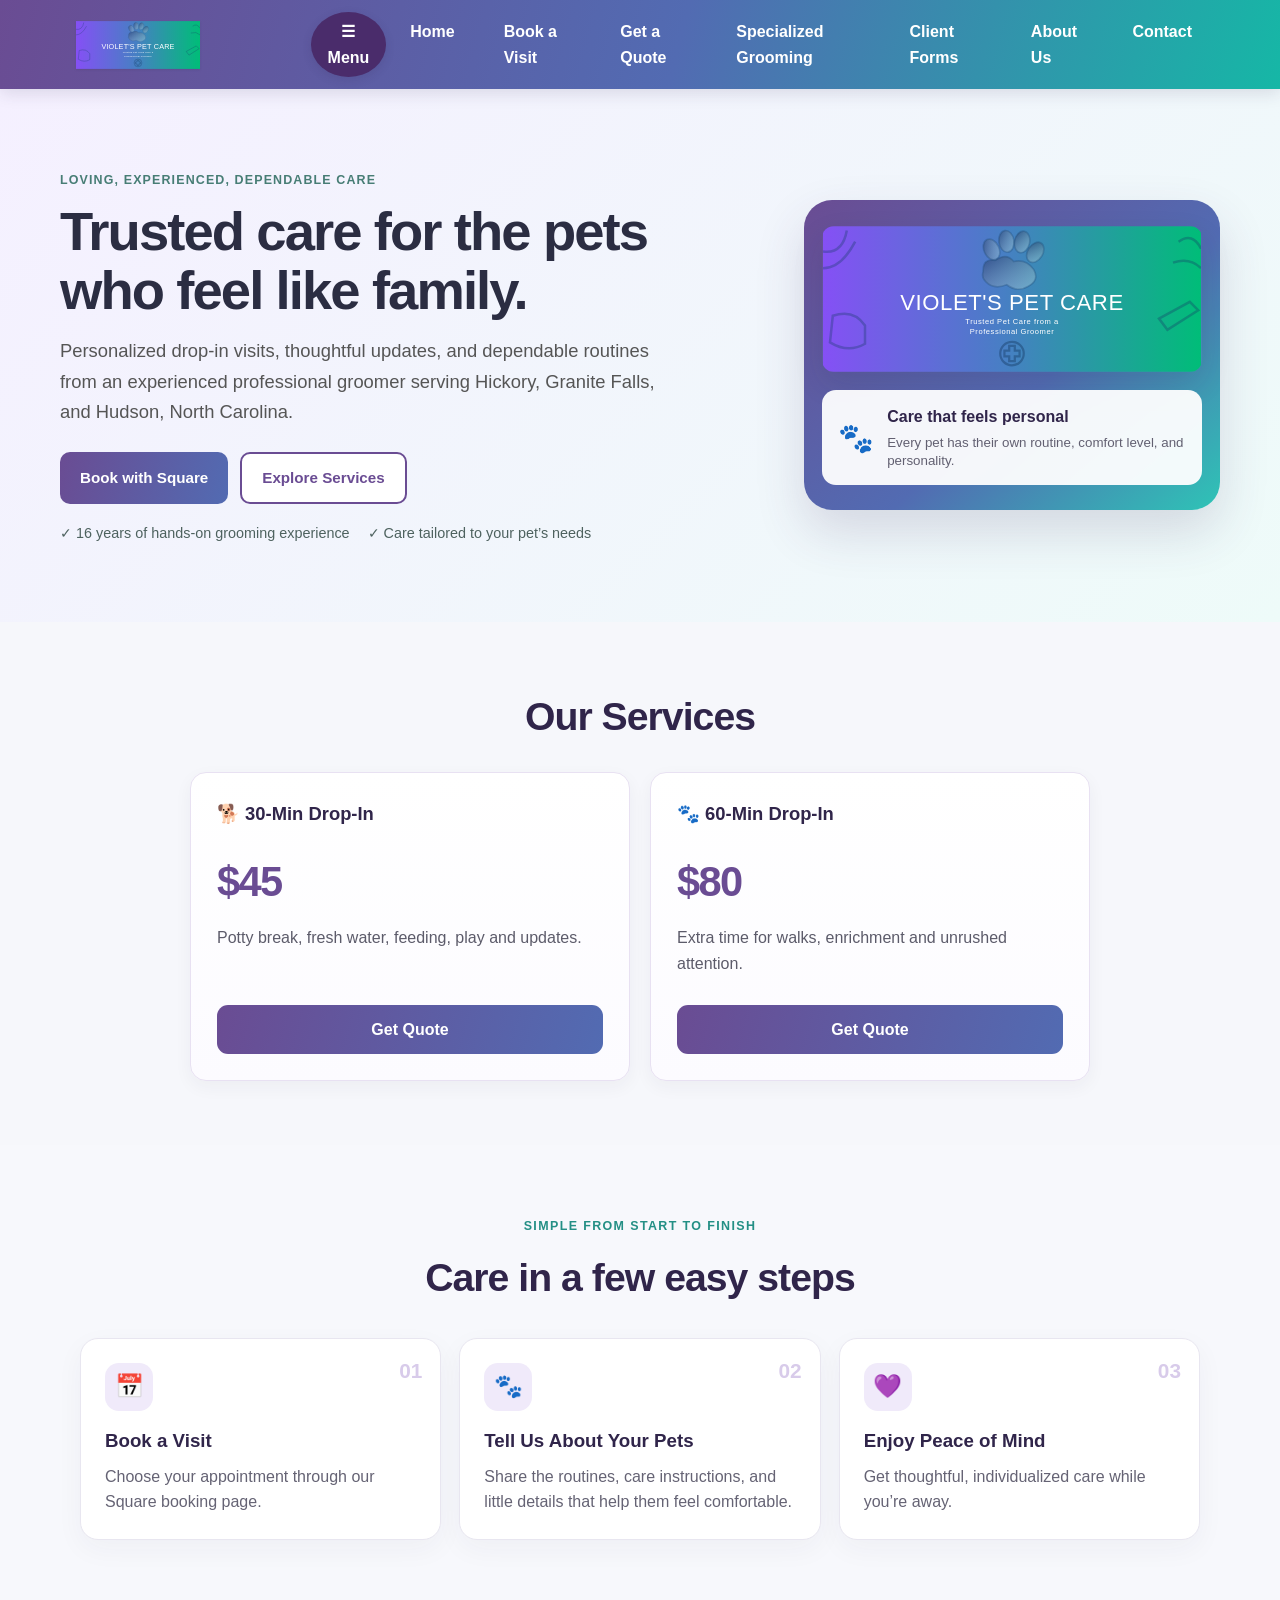
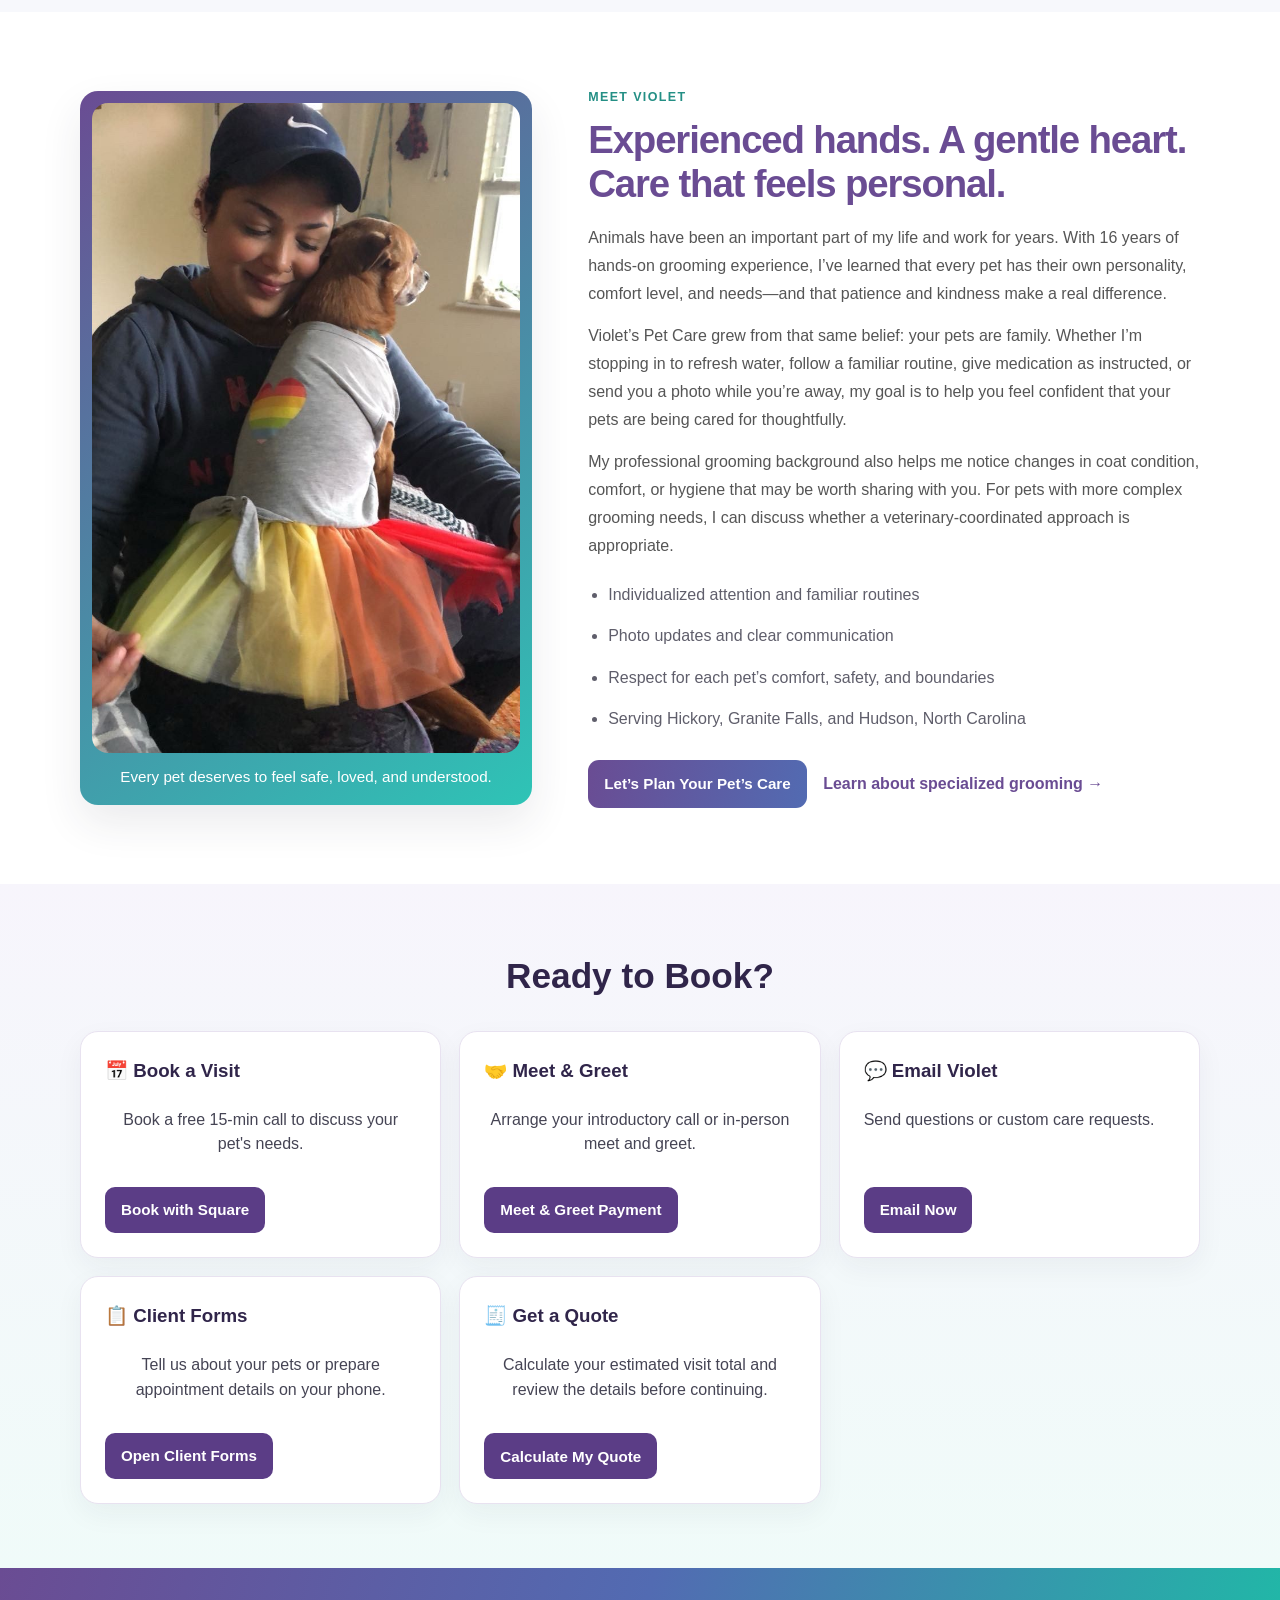
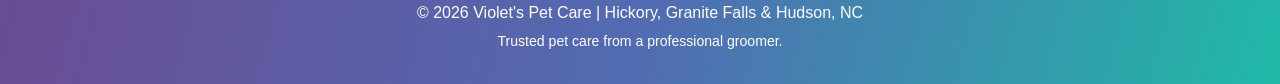
==== commit bb6c6840: "Add client form links to homepage and quote review" ====
--- a/index.html
+++ b/index.html
@@ -126,6 +126,12 @@
           </div>
 
           <div class="contact-box">
+            <h3>📋 Client Forms</h3>
+            <p>Tell us about your pets or prepare appointment details on your phone.</p>
+            <a href="client-tools.html#intake" class="btn btn-primary">Open Client Forms</a>
+          </div>
+
+          <div class="contact-box">
             <h3>🧾 Get a Quote</h3>
             <p>Calculate your estimated visit total and review the details before continuing.</p>
             <button id="stripeCheckoutBtn" class="btn btn-primary">Calculate My Quote</button>
@@ -237,7 +243,7 @@
           </div>
         </div>
 
-        <div class="quote-step-actions quote-step-actions-split"><button type="button" class="btn btn-copy" data-prev-step="2">← Edit Extras</button><button id="saveQuote" class="btn btn-save">Save Quote</button><button id="copyQuote" class="btn btn-copy">Copy</button></div><div class="modal-actions"><button id="requestCheckout" class="btn btn-primary">Create Secure Checkout for Full Total →</button></div><p class="checkout-note">Your selected services and extras will be combined into one Square checkout. The payment page will show the full amount before you pay.</p><div id="squareCheckoutOptions" class="square-checkout-options hidden" aria-live="polite"></div><p id="checkoutError" class="checkout-note hidden" role="alert"></p></div>
+        <div class="quote-step-actions quote-step-actions-split"><button type="button" class="btn btn-copy" data-prev-step="2">← Edit Extras</button><button id="saveQuote" class="btn btn-save">Save Quote</button><button id="copyQuote" class="btn btn-copy">Copy</button></div><div class="modal-actions"><button id="requestCheckout" class="btn btn-primary">Create Secure Checkout for Full Total →</button></div><p class="checkout-note">Your selected services and extras will be combined into one Square checkout. The payment page will show the full amount before you pay.</p><p class="checkout-note">Ready to request care? <a href="client-tools.html#intake">Complete the mobile-friendly Client Intake Form →</a></p><div id="squareCheckoutOptions" class="square-checkout-options hidden" aria-live="polite"></div><p id="checkoutError" class="checkout-note hidden" role="alert"></p></div>
       </div>
     </div>
   </div>
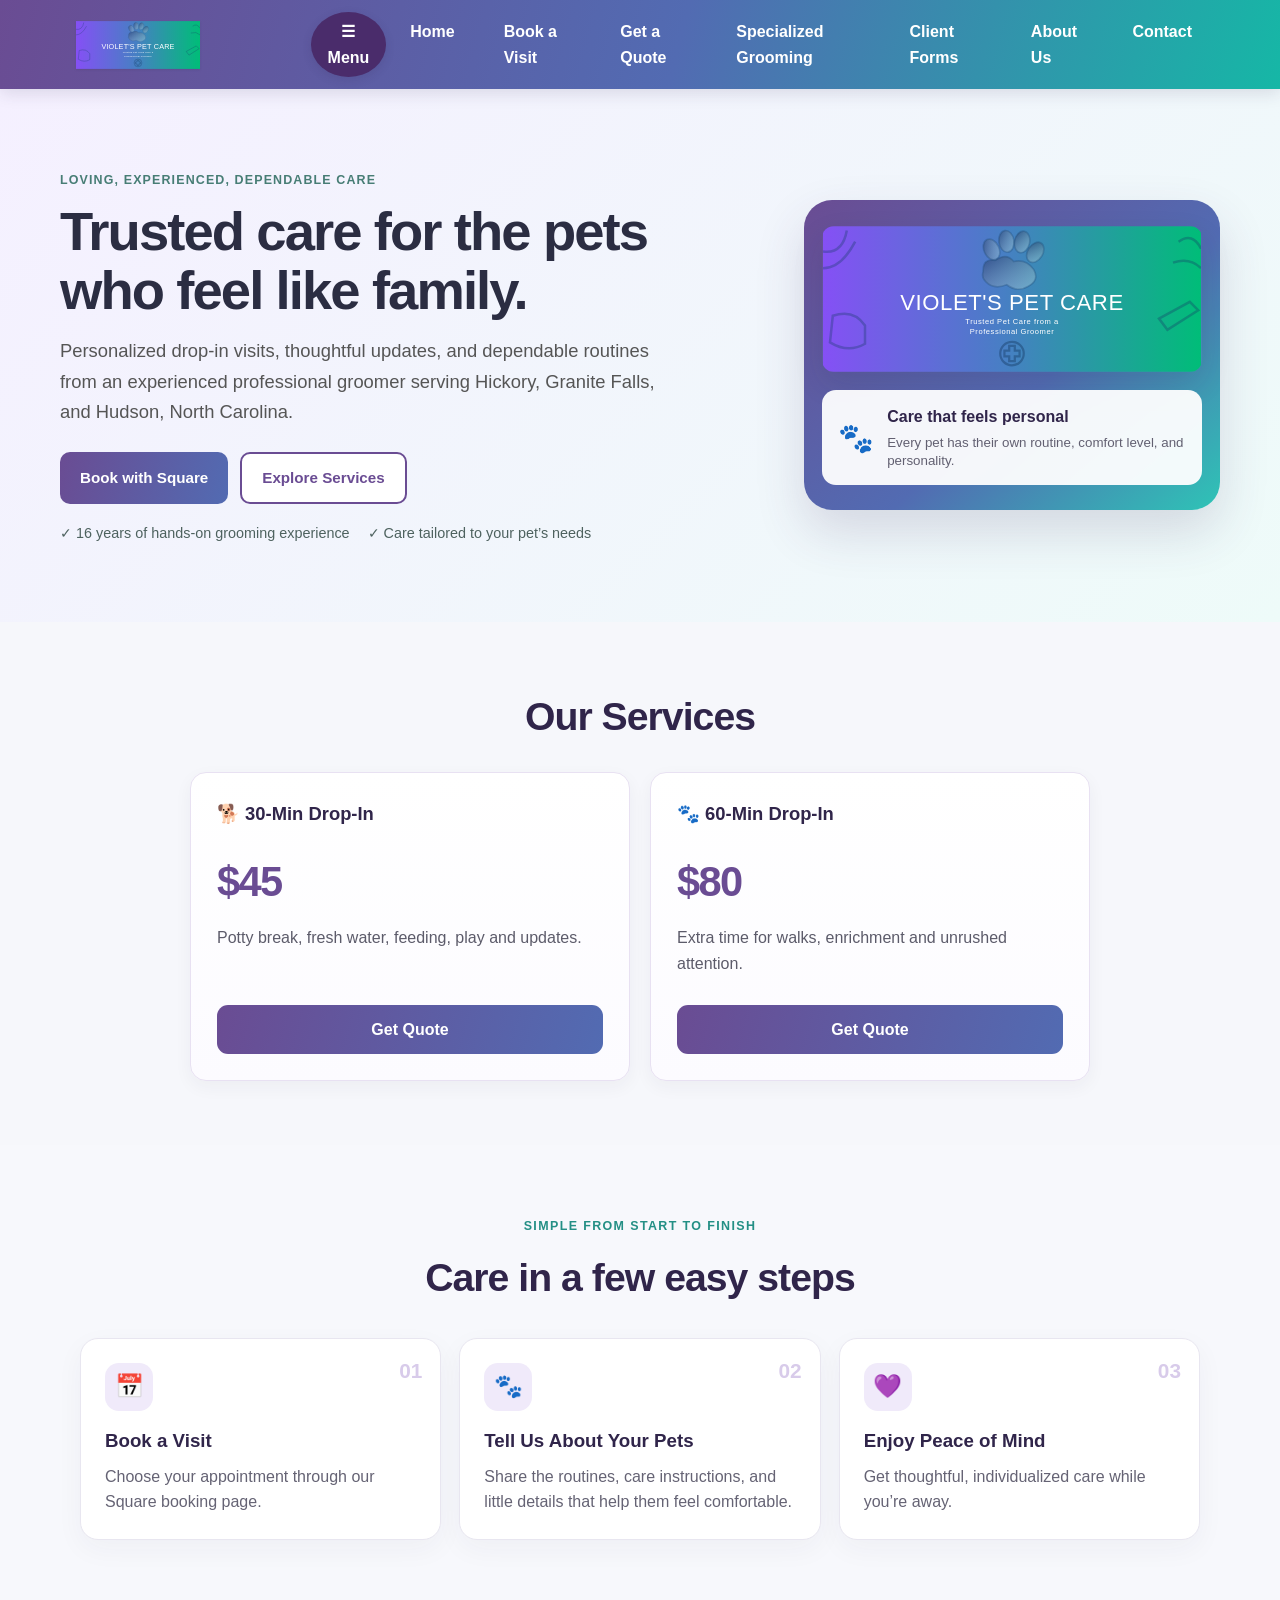
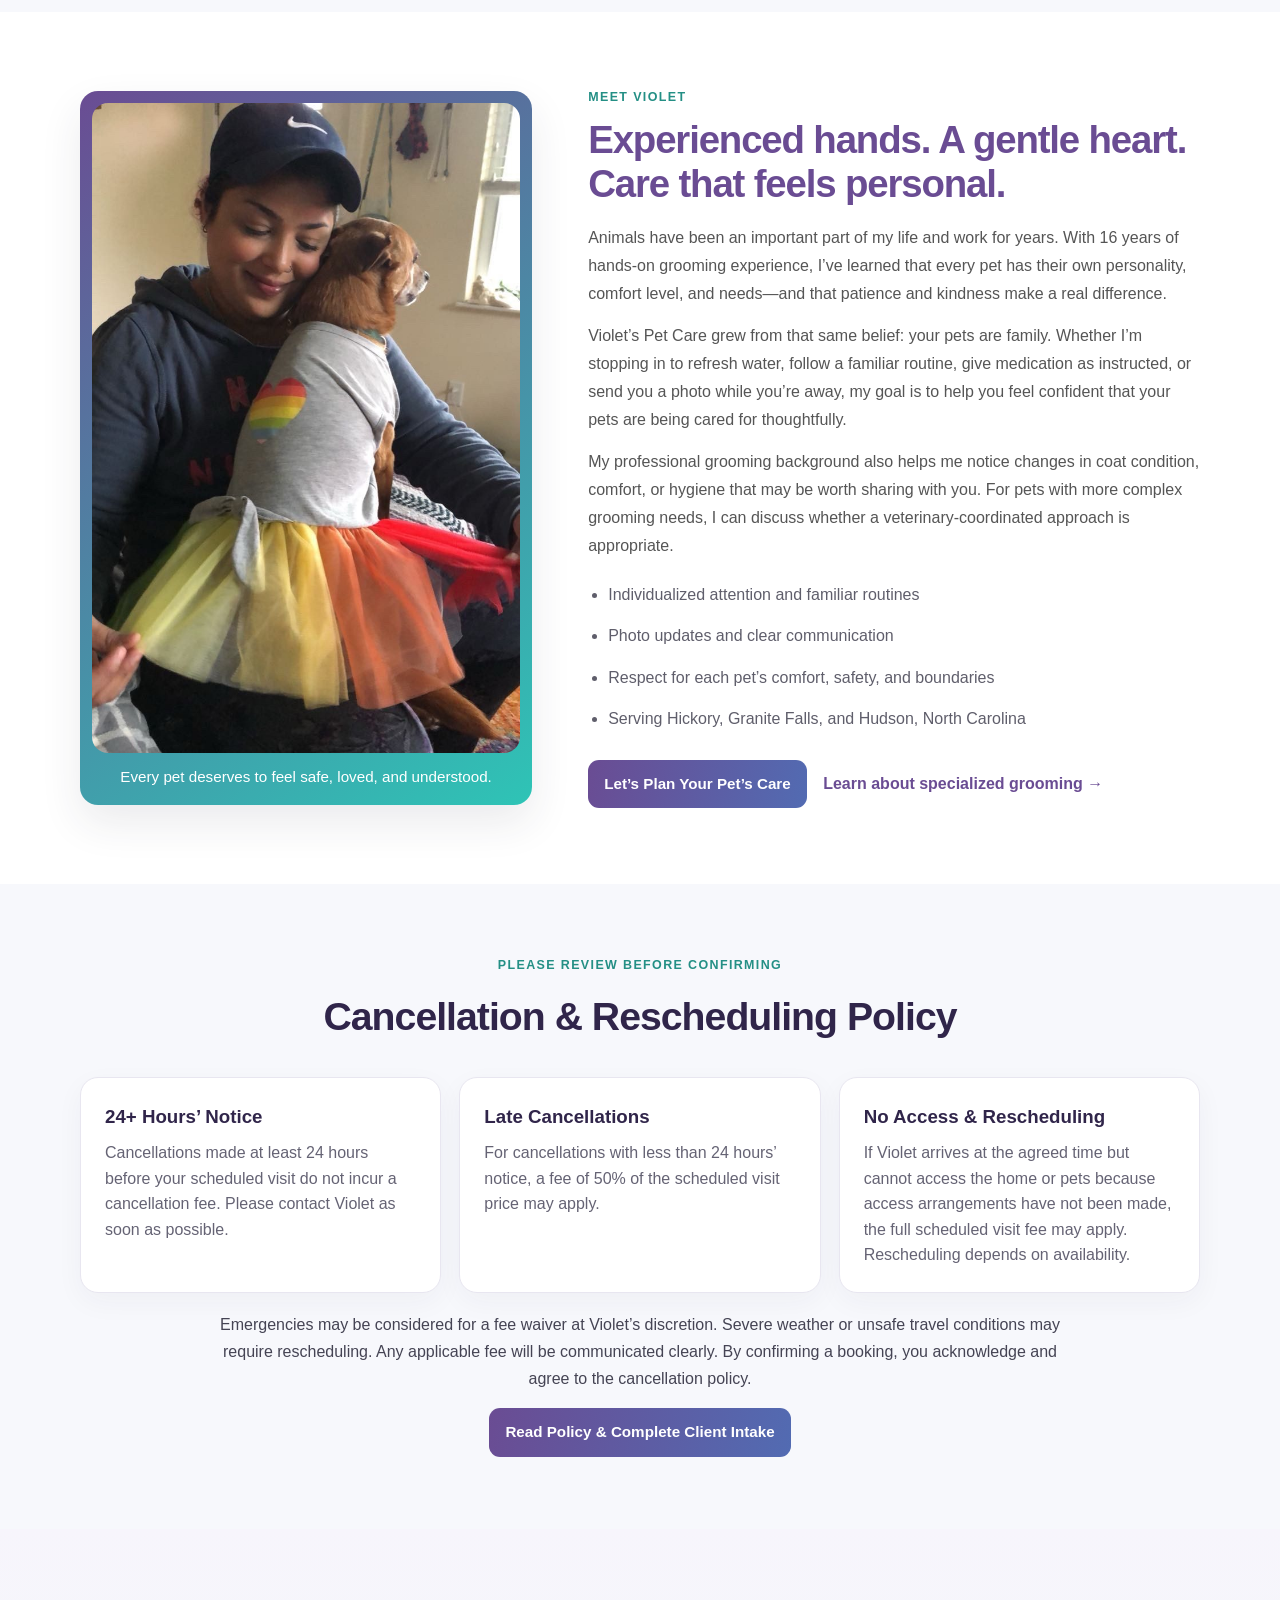
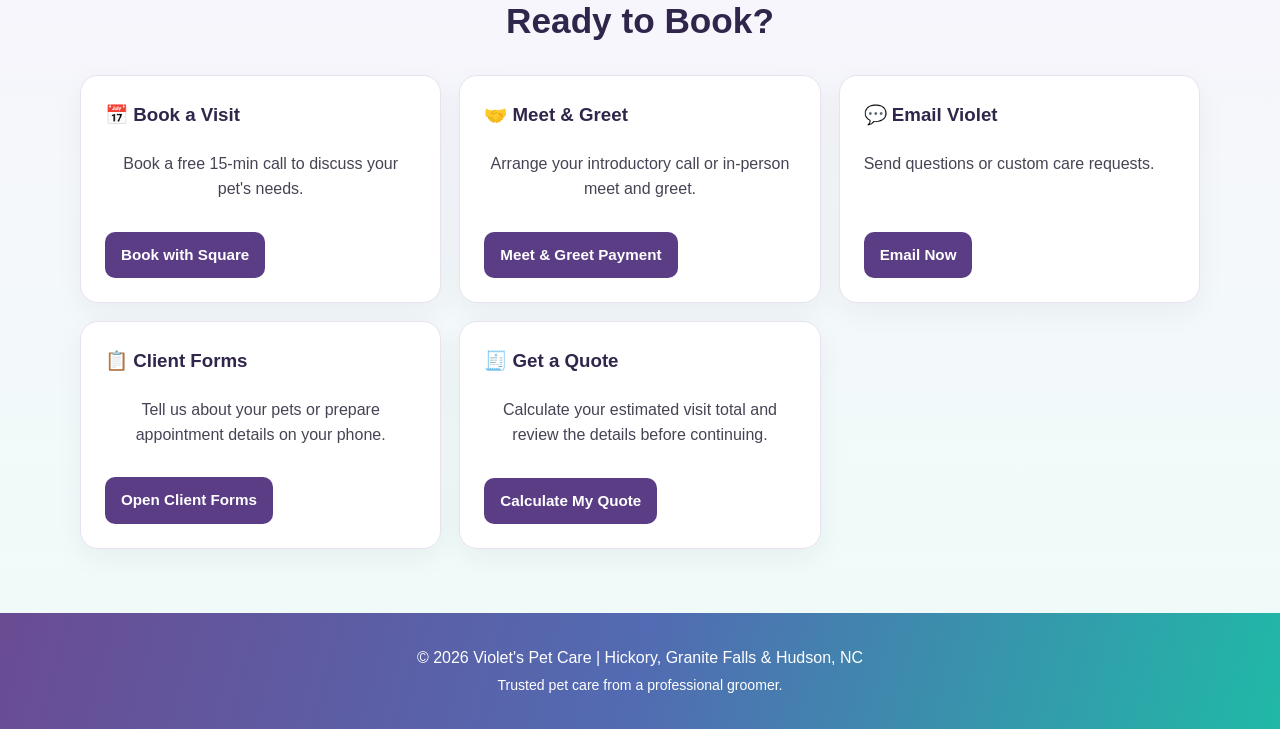
==== commit b1a89b42: "Publish cancellation and rescheduling policy on website" ====
--- a/index.html
+++ b/index.html
@@ -103,6 +103,20 @@
       </div>
     </section>
 
+    <section id="cancellation-policy" class="how-it-works" aria-labelledby="cancellationTitle">
+      <div class="container">
+        <span class="section-kicker">Please review before confirming</span>
+        <h2 id="cancellationTitle">Cancellation &amp; Rescheduling Policy</h2>
+        <div class="steps-grid">
+          <article class="step-card"><h3>24+ Hours’ Notice</h3><p>Cancellations made at least 24 hours before your scheduled visit do not incur a cancellation fee. Please contact Violet as soon as possible.</p></article>
+          <article class="step-card"><h3>Late Cancellations</h3><p>For cancellations with less than 24 hours’ notice, a fee of 50% of the scheduled visit price may apply.</p></article>
+          <article class="step-card"><h3>No Access &amp; Rescheduling</h3><p>If Violet arrives at the agreed time but cannot access the home or pets because access arrangements have not been made, the full scheduled visit fee may apply. Rescheduling depends on availability.</p></article>
+        </div>
+        <p style="max-width:850px;margin:18px auto 0;line-height:1.7;color:#454454">Emergencies may be considered for a fee waiver at Violet’s discretion. Severe weather or unsafe travel conditions may require rescheduling. Any applicable fee will be communicated clearly. By confirming a booking, you acknowledge and agree to the cancellation policy.</p>
+        <p style="text-align:center;margin-top:16px"><a href="client-tools.html#intake" class="btn btn-primary">Read Policy &amp; Complete Client Intake</a></p>
+      </div>
+    </section>
+
     <!-- Contact/Booking Section -->
     <section id="contact" class="contact-section">
       <div class="container">
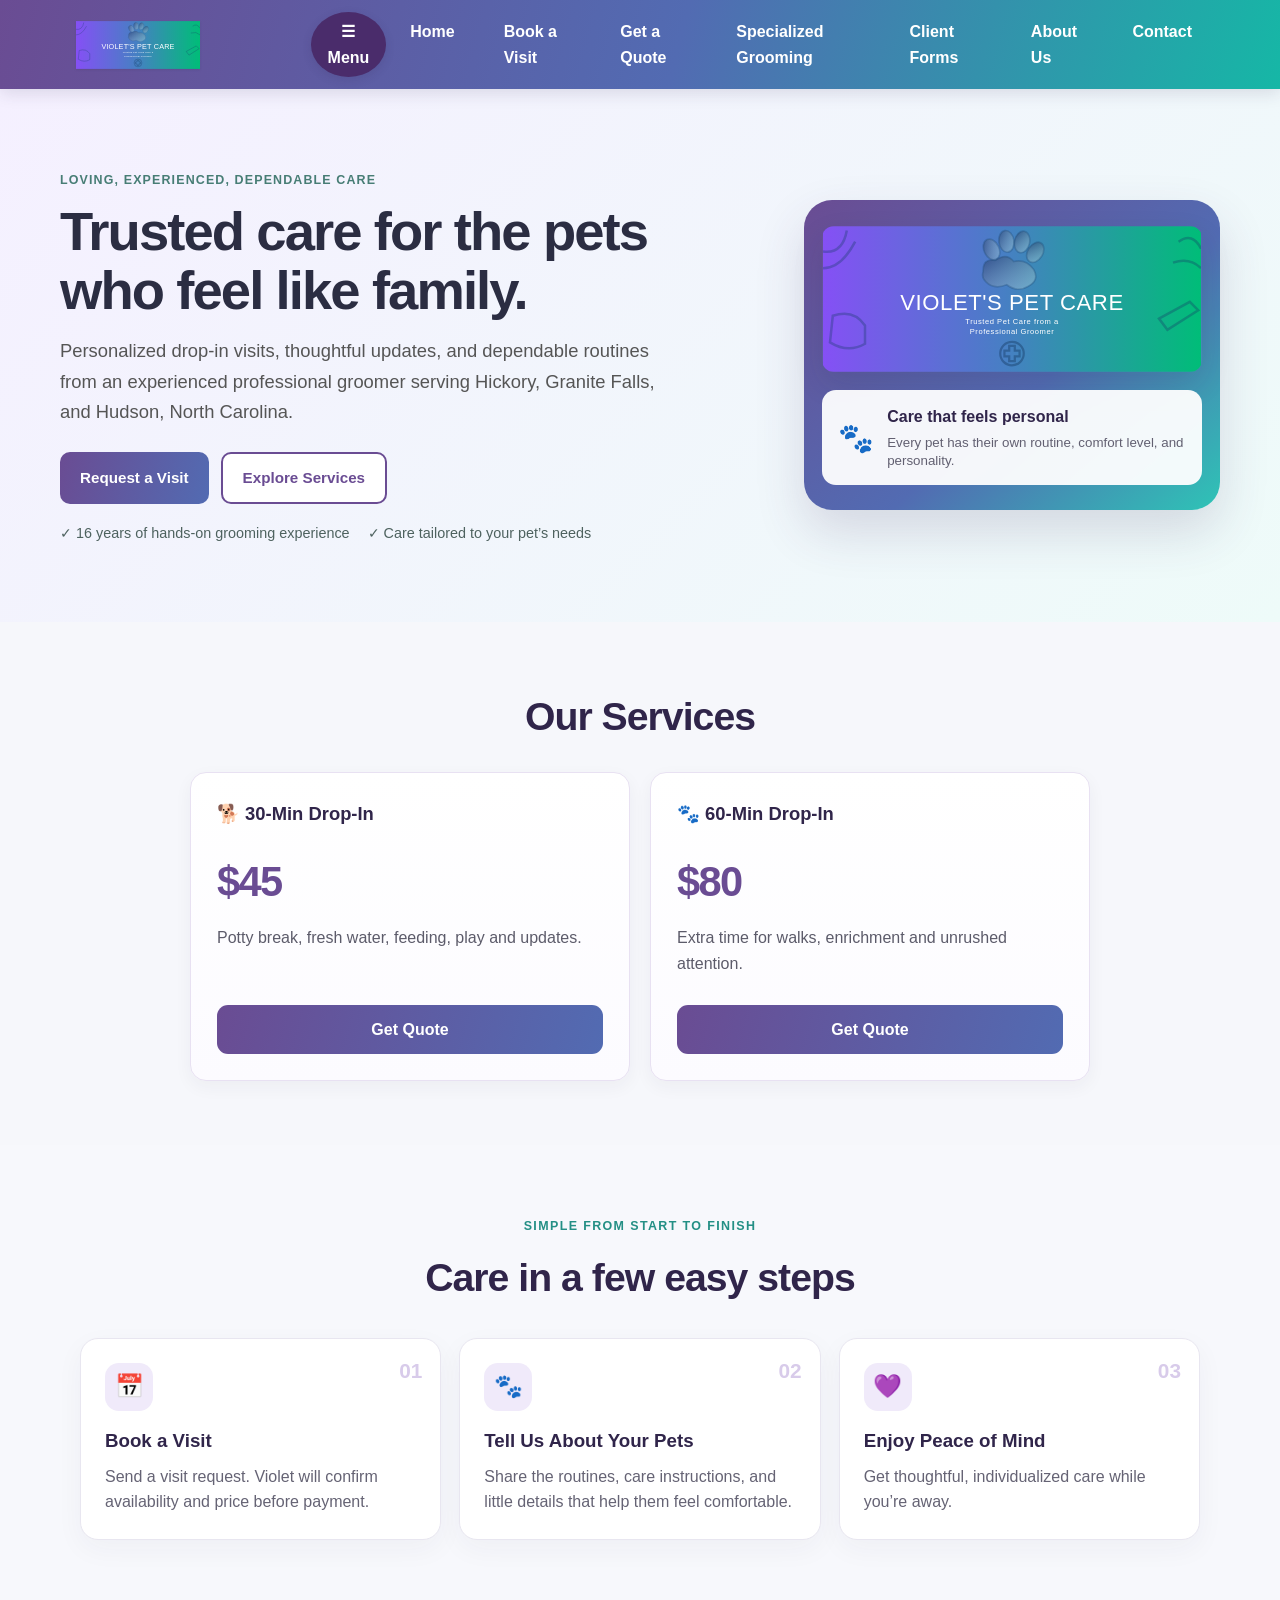
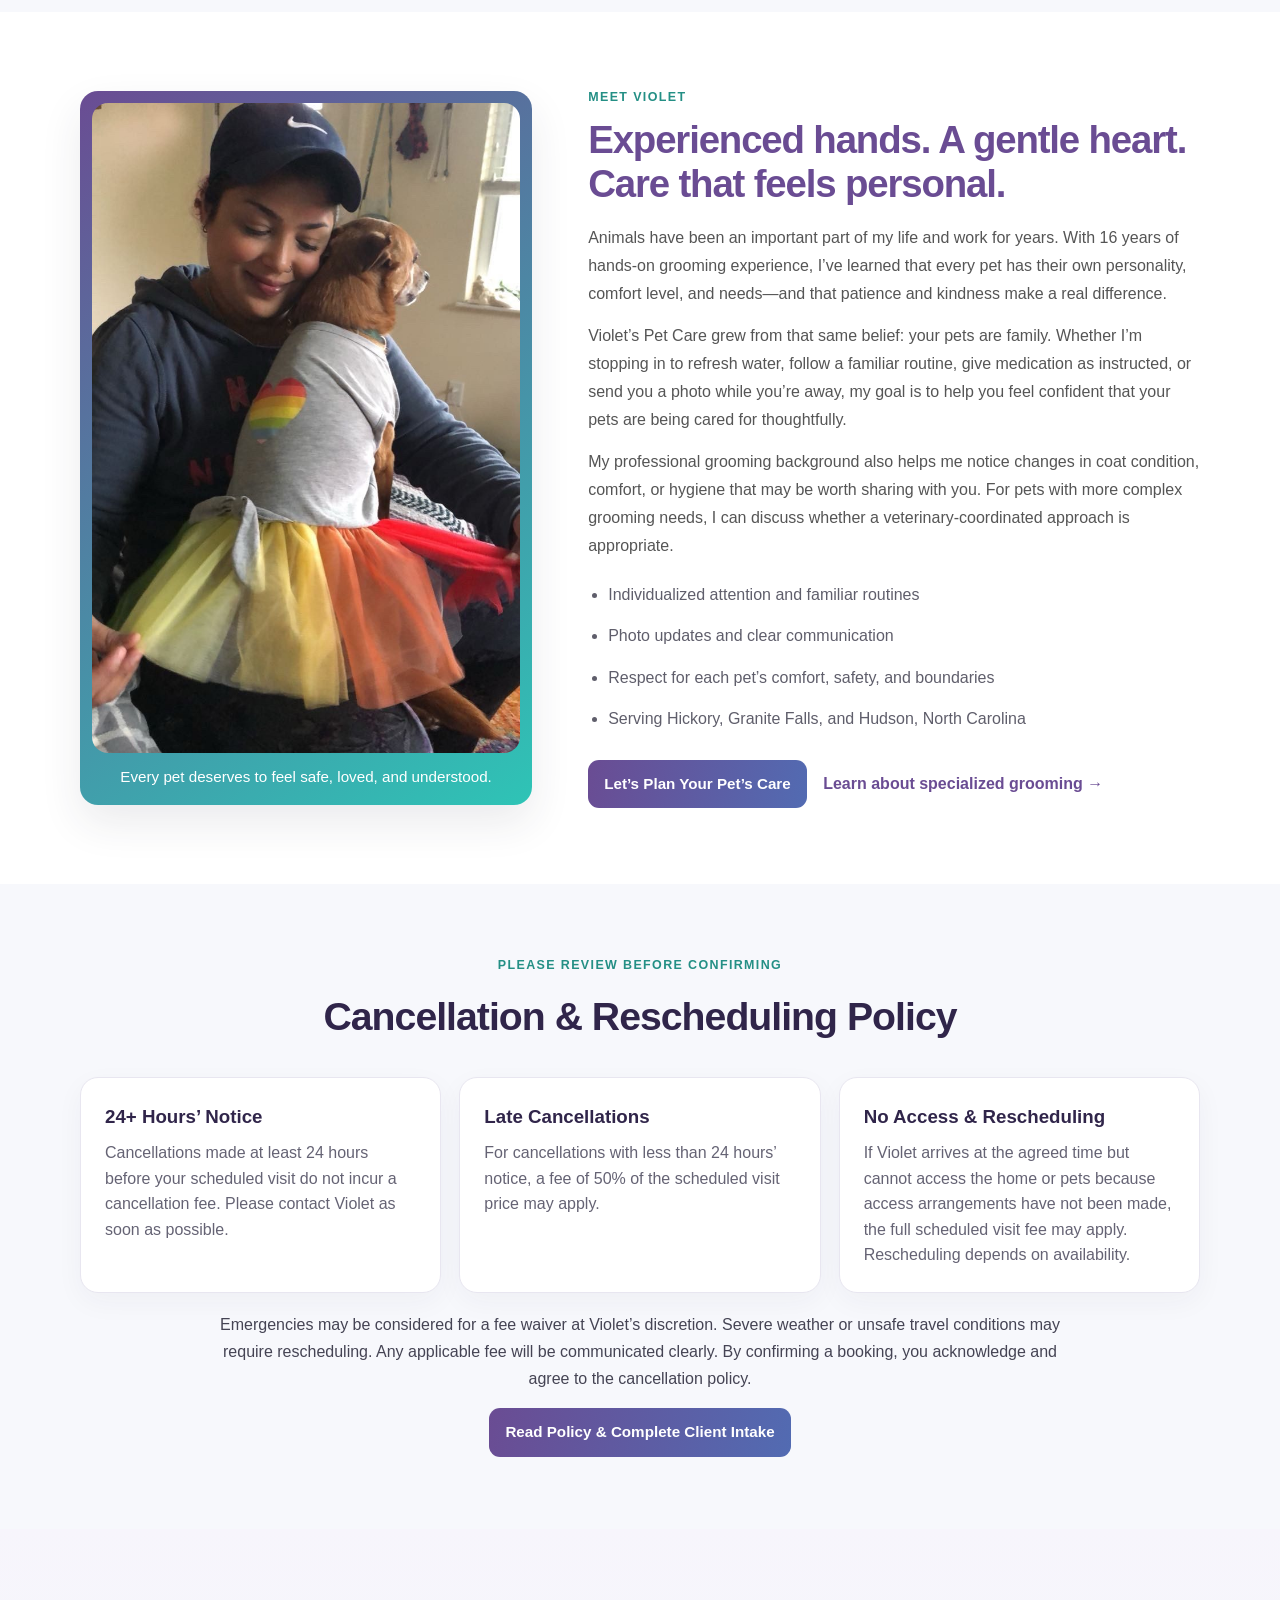
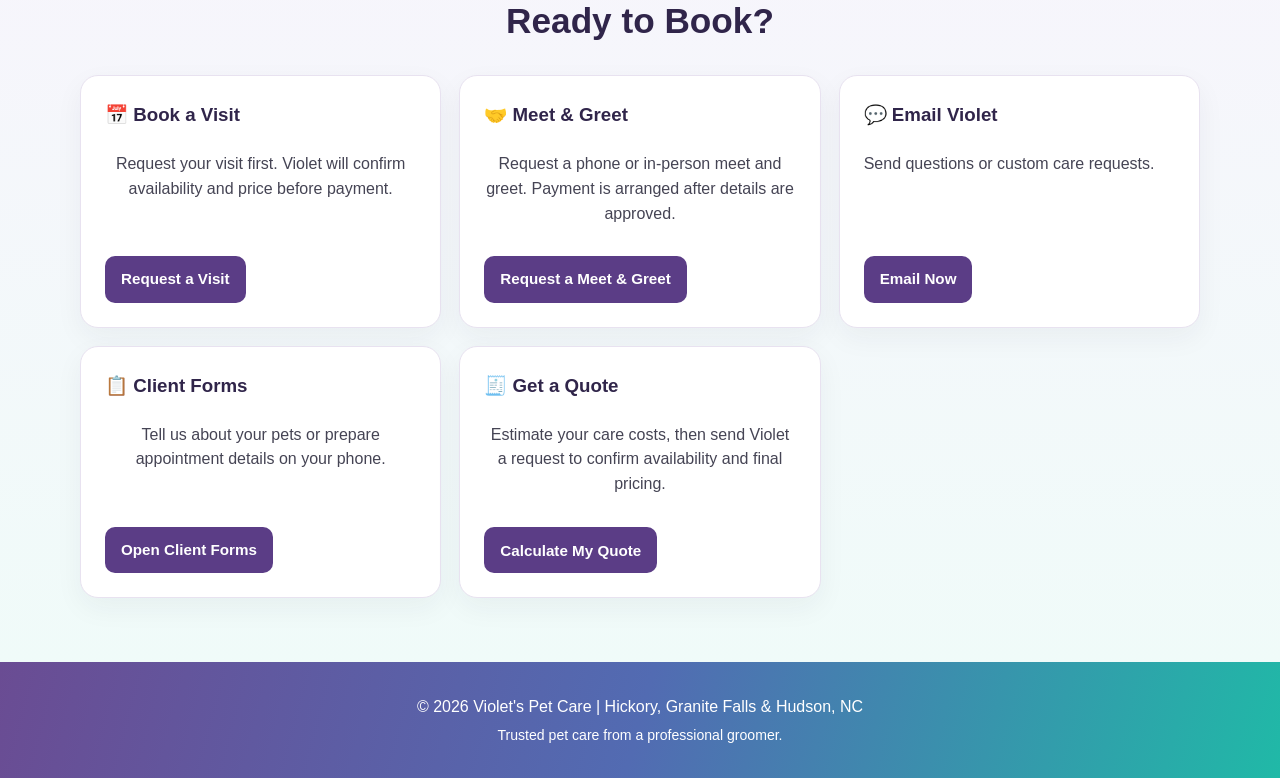
==== commit 5498bcd0: "Route booking buttons to manual visit requests" ====
--- a/index.html
+++ b/index.html
@@ -4,7 +4,7 @@
   <meta charset="UTF-8" />
   <meta name="viewport" content="width=device-width, initial-scale=1.0" />
   <title>Violet's Pet Care | Pet Sitting & Dog Walking in Hickory NC</title>
-  <link rel="stylesheet" href="app-styles.css?v=20261015-2" />
+  <link rel="stylesheet" href="app-styles.css?v=20261017-square" />
   <style id="contact-contrast-emergency-fix">
     #contact.contact-section h2 { color: #30254a !important; opacity: 1 !important; }
     #contact.contact-section .contact-box h3 { color: #30254a !important; opacity: 1 !important; }
@@ -23,7 +23,7 @@
         <button type="button" class="site-menu-toggle" id="siteMenuToggle" aria-expanded="false" aria-controls="siteNavigation">☰ Menu</button>
         <nav class="nav-links" id="siteNavigation">
           <a href="#home">Home</a>
-          <a href="https://app.squareup.com/appointments/book/qh0xuxt3vxzjxz/LAQGSCJHZ6BSX/start" target="_blank" rel="noopener noreferrer">Book a Visit</a>
+          <a href="client-tools.html#intake" target="_blank" rel="noopener noreferrer">Book a Visit</a>
           <a href="#calculator" class="nav-calculator">Get a Quote</a>
           <a href="specialized-grooming.html">Specialized Grooming</a>
           <a href="client-tools.html">Client Forms</a>
@@ -38,7 +38,7 @@
         <span class="eyebrow">Loving, experienced, dependable care</span>
         <h1>Trusted care for the pets who feel like family.</h1>
         <p>Personalized drop-in visits, thoughtful updates, and dependable routines from an experienced professional groomer serving Hickory, Granite Falls, and Hudson, North Carolina.</p>
-        <div class="hero-actions"><a class="btn btn-primary" href="https://app.squareup.com/appointments/book/qh0xuxt3vxzjxz/LAQGSCJHZ6BSX/start" target="_blank" rel="noopener noreferrer">Book with Square</a><a class="btn btn-outline" href="#services">Explore Services</a></div>
+        <div class="hero-actions"><a class="btn btn-primary" href="client-tools.html#intake" target="_blank" rel="noopener noreferrer">Request a Visit</a><a class="btn btn-outline" href="#services">Explore Services</a></div>
         <div class="hero-trust"><span>✓ 16 years of hands-on grooming experience</span><span>✓ Care tailored to your pet’s needs</span></div>
       </div>
       <div class="welcome-art"><img class="hero-brand-art" src="assets/violets-pet-care-logo.svg" alt="Violet's Pet Care purple-to-teal brand artwork" /><div class="hero-pet-note"><span>🐾</span><div><strong>Care that feels personal</strong><small>Every pet has their own routine, comfort level, and personality.</small></div></div></div>
@@ -77,7 +77,7 @@
         <span class="section-kicker">Simple from start to finish</span>
         <h2 id="howTitle">Care in a few easy steps</h2>
         <div class="steps-grid">
-          <article class="step-card"><span class="step-number">01</span><div class="step-icon">📅</div><h3>Book a Visit</h3><p>Choose your appointment through our Square booking page.</p></article>
+          <article class="step-card"><span class="step-number">01</span><div class="step-icon">📅</div><h3>Book a Visit</h3><p>Send a visit request. Violet will confirm availability and price before payment.</p></article>
           <article class="step-card"><span class="step-number">02</span><div class="step-icon">🐾</div><h3>Tell Us About Your Pets</h3><p>Share the routines, care instructions, and little details that help them feel comfortable.</p></article>
           <article class="step-card"><span class="step-number">03</span><div class="step-icon">💜</div><h3>Enjoy Peace of Mind</h3><p>Get thoughtful, individualized care while you’re away.</p></article>
         </div>
@@ -124,14 +124,14 @@
         <div class="contact-methods">
           <div class="contact-box">
             <h3>📅 Book a Visit</h3>
-            <p>Book a free 15-min call to discuss your pet's needs.</p>
-            <a href="https://app.squareup.com/appointments/book/qh0xuxt3vxzjxz/LAQGSCJHZ6BSX/start" target="_blank" rel="noopener noreferrer" class="btn btn-primary">Book with Square</a>
+            <p>Request your visit first. Violet will confirm availability and price before payment.</p>
+            <a href="client-tools.html#intake" target="_blank" rel="noopener noreferrer" class="btn btn-primary">Request a Visit</a>
           </div>
 
           <div class="contact-box">
             <h3>🤝 Meet &amp; Greet</h3>
-            <p>Arrange your introductory call or in-person meet and greet.</p>
-            <a href="https://square.link/u/1e4jo5bK" target="_blank" rel="noopener noreferrer" class="btn btn-primary">Meet &amp; Greet Payment</a>
+            <p>Request a phone or in-person meet and greet. Payment is arranged after details are approved.</p>
+            <a href="https://square.link/u/1e4jo5bK" target="_blank" rel="noopener noreferrer" class="btn btn-primary">Request a Meet &amp; Greet</a>
           </div>
           <div class="contact-box">
             <h3>💬 Email Violet</h3>
@@ -147,8 +147,8 @@
 
           <div class="contact-box">
             <h3>🧾 Get a Quote</h3>
-            <p>Calculate your estimated visit total and review the details before continuing.</p>
-            <button id="stripeCheckoutBtn" class="btn btn-primary">Calculate My Quote</button>
+            <p>Estimate your care costs, then send Violet a request to confirm availability and final pricing.</p>
+            <button id="squareQuoteBtn" class="btn btn-primary">Calculate My Quote</button>
           </div>
         </div>
       </div>
@@ -257,20 +257,7 @@
           </div>
         </div>
 
-        <div class="quote-step-actions quote-step-actions-split"><button type="button" class="btn btn-copy" data-prev-step="2">← Edit Extras</button><button id="saveQuote" class="btn btn-save">Save Quote</button><button id="copyQuote" class="btn btn-copy">Copy</button></div><div class="modal-actions"><button id="requestCheckout" class="btn btn-primary">Create Secure Checkout for Full Total →</button></div><p class="checkout-note">Your selected services and extras will be combined into one Square checkout. The payment page will show the full amount before you pay.</p><p class="checkout-note">Ready to request care? <a href="client-tools.html#intake">Complete the mobile-friendly Client Intake Form →</a></p><div id="squareCheckoutOptions" class="square-checkout-options hidden" aria-live="polite"></div><p id="checkoutError" class="checkout-note hidden" role="alert"></p></div>
-      </div>
-    </div>
-  </div>
-
-  <!-- Stripe Checkout Modal -->
-  <div id="stripeModal" class="modal">
-    <div class="modal-content">
-      <button class="modal-close" onclick="closeStripeModal()">&times;</button>
-      <div class="stripe-payment-container">
-        <h2>💳 Secure Payment</h2>
-        <p>Choose your visit and complete payment below.</p>
-        
-        <p>Use the quote calculator to estimate your visit, then continue to Square to book. Custom quote totals are not automatically added to Square checkout yet.</p>
+        <div class="quote-step-actions quote-step-actions-split"><button type="button" class="btn btn-copy" data-prev-step="2">← Edit Extras</button><button id="saveQuote" class="btn btn-save">Save Quote</button><button id="copyQuote" class="btn btn-copy">Copy</button></div><div class="modal-actions"><button id="requestCheckout" class="btn btn-primary">Continue with Square →</button></div><p class="checkout-note">Choose a Square payment link below. Fixed-price links charge their preset amount; if your quote includes multiple visits or extras, confirm the complete total with Violet before paying.</p><p class="checkout-note">Ready to request care? <a href="client-tools.html#intake">Complete the mobile-friendly Client Intake Form →</a></p><div id="squareCheckoutOptions" class="square-checkout-options hidden" aria-live="polite"></div><p id="checkoutError" class="checkout-note hidden" role="alert"></p></div>
       </div>
     </div>
   </div>
--- a/app-styles.css
+++ b/app-styles.css
@@ -632,44 +632,6 @@
   background: #d0d4db;
 }
 
-/* Stripe Payment Container */
-.stripe-payment-container {
-  padding: 30px;
-}
-
-.stripe-payment-container h2 {
-  color: var(--purple);
-  margin-bottom: 10px;
-}
-
-.stripe-payment-container p {
-  color: #666;
-  margin-bottom: 30px;
-}
-
-.stripe-buttons-wrapper {
-  display: grid;
-  grid-template-columns: 1fr 1fr;
-  gap: 25px;
-}
-
-.stripe-button-section {
-  padding: 20px;
-  border: 1px solid var(--gray);
-  border-radius: 10px;
-  background: #f9fafb;
-}
-
-.stripe-button-section h3 {
-  color: var(--purple);
-  margin-bottom: 15px;
-  font-size: 1.1rem;
-}
-
-stripe-buy-button {
-  width: 100%;
-}
-
 /* Footer */
 .footer {
   background: var(--dark);
@@ -728,9 +690,6 @@
     grid-template-columns: 1fr;
   }
 
-  .stripe-buttons-wrapper {
-    grid-template-columns: 1fr;
-  }
 }
 
 .specialized-grooming-section{padding:64px 20px;background:#fff}.grooming-content{text-align:center}.grooming-eyebrow{color:var(--teal-dark);text-transform:uppercase;letter-spacing:.08em;font-weight:700;font-size:.82rem;margin-bottom:10px}.specialized-grooming-section h2{color:var(--purple);font-size:clamp(1.7rem,4vw,2.3rem);margin-bottom:16px}.grooming-lead{max-width:820px;margin:0 auto 30px;color:#555;font-size:1.08rem}.grooming-grid{display:grid;grid-template-columns:repeat(auto-fit,minmax(220px,1fr));gap:18px;text-align:left}.grooming-card{padding:22px;background:#f8f5fc;border:1px solid #e5dced;border-radius:12px}.grooming-card h3{color:var(--purple);margin-bottom:8px}.grooming-card p{color:#555}.grooming-contact{display:inline-block;margin-top:28px;width:auto}.pet-count-grid{display:grid;grid-template-columns:1fr 1fr;gap:14px}.pet-count-grid .hint{display:block;margin-top:5px}@media(max-width:520px){.pet-count-grid{grid-template-columns:1fr}}
@@ -755,10 +714,7 @@
 .service-card { display:flex; flex-direction:column; gap:8px; }
 .service-card p:last-of-type { flex:1; }
 .service-card .btn-service { min-height:46px; }
-.stripe-buttons-wrapper { grid-template-columns:repeat(auto-fit,minmax(min(100%,240px),1fr)); gap:16px; }
-.stripe-button-section { display:flex; flex-direction:column; align-items:stretch; gap:10px; }
-.stripe-button-section p { margin-bottom:8px; }
-.stripe-button-section .btn { width:100%; min-height:48px; margin-top:auto; }
+
 @media(max-width:600px) {
  .container { padding-inline:16px; }
  .services-section, .specialized-grooming-section { padding:38px 14px; }
@@ -772,7 +728,7 @@
 /* Clear pet-fee and secure-checkout request layout */
 #requestCheckout { grid-column:1 / -1; min-height:48px; width:100%; }
 .breakdown-row strong { text-align:right; }
-@media(max-width:600px){ .modal-actions { display:grid; grid-template-columns:1fr; gap:10px; } #requestCheckout { grid-column:auto; } .stripe-buttons-wrapper { grid-template-columns:1fr; } }
+@media(max-width:600px){ .modal-actions { display:grid; grid-template-columns:1fr; gap:10px; } #requestCheckout { grid-column:auto; } }
 
 /* Show/hide optional quote fields on all screen sizes */
 .hidden { display: none !important; }
